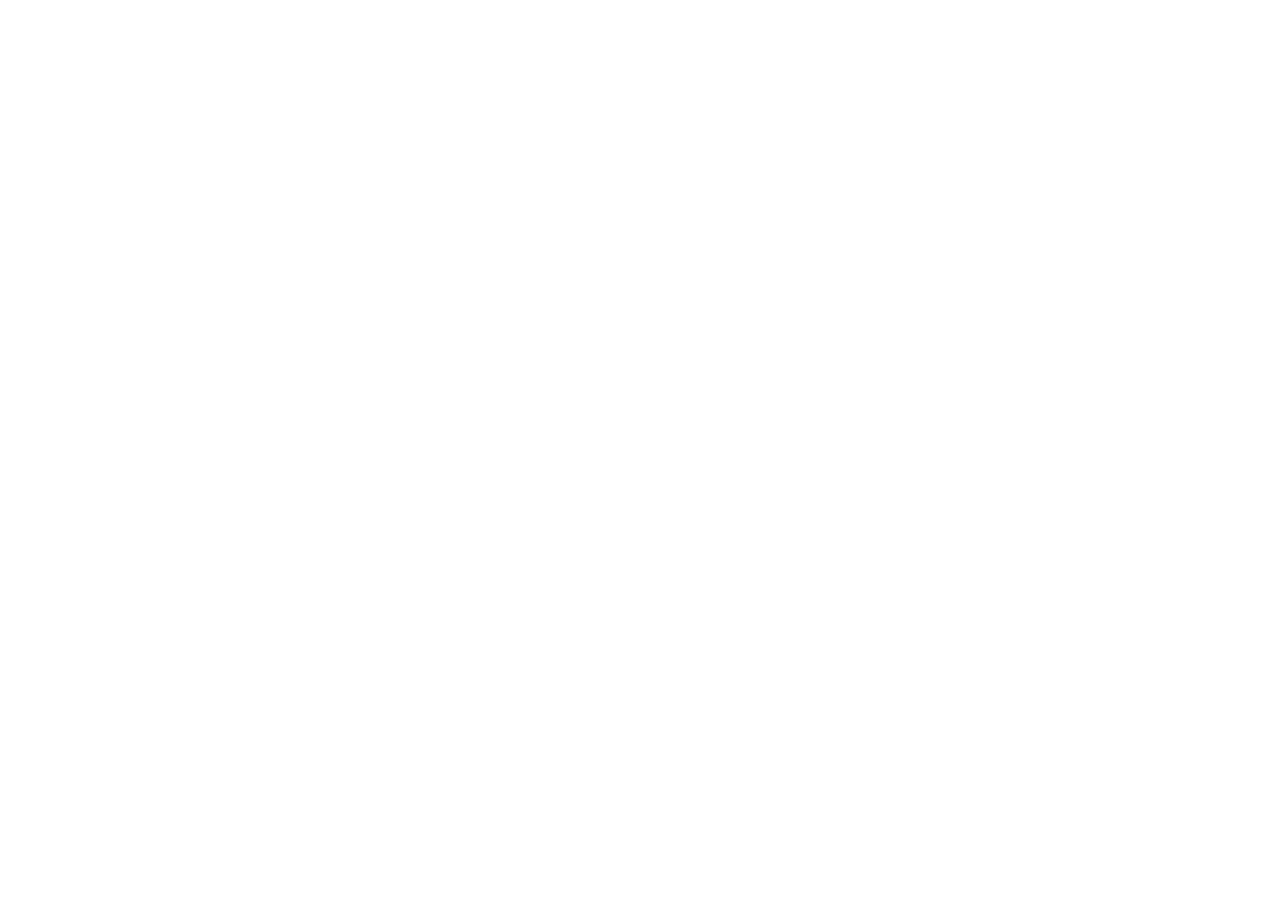
==== index.html @ 2c821ef3 "init project" ====
<!DOCTYPE html>
<html lang="zh-CN">

<head>
    <meta charset="UTF-8">
    <meta http-equiv="X-UA-Compatible" content="IE=edge">
    <meta name="viewport" content="width=device-width, initial-scale=1.0">
    <title>Document</title>
</head>

<body>

</body>

</html>
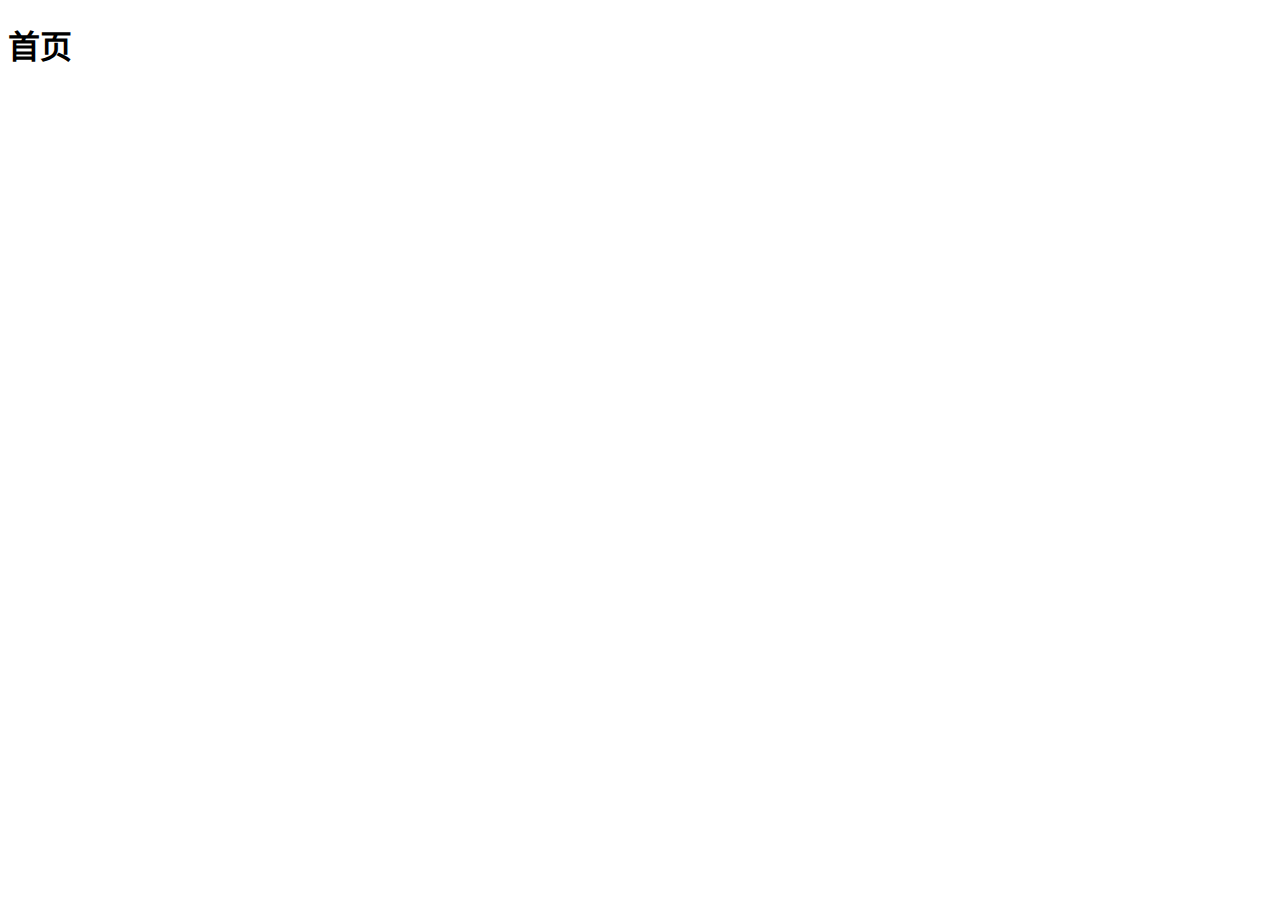
==== commit ead2b897: "完成注册功能" ====
--- a/index.html
+++ b/index.html
@@ -9,7 +9,7 @@
 </head>
 
 <body>
-
+    <h1>首页</h1>
 </body>
 
 </html>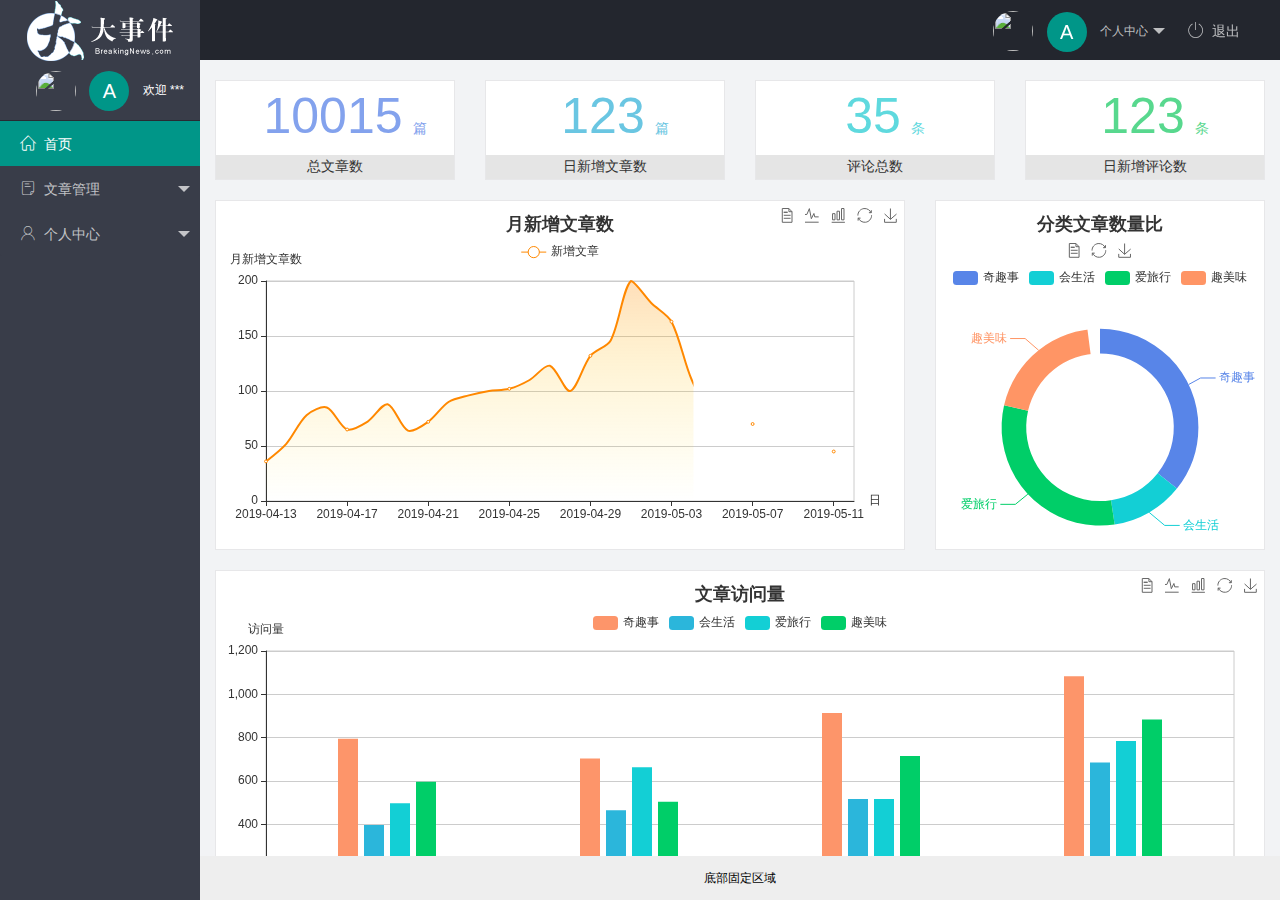
==== commit aa8b6e50: "完成了index页面" ====
--- a/index.html
+++ b/index.html
@@ -1,15 +1,88 @@
 <!DOCTYPE html>
-<html lang="zh-CN">
+<html lang="en">
 
 <head>
-    <meta charset="UTF-8">
-    <meta http-equiv="X-UA-Compatible" content="IE=edge">
-    <meta name="viewport" content="width=device-width, initial-scale=1.0">
+    <meta charset="UTF-8" />
+    <meta http-equiv="X-UA-Compatible" content="IE=edge" />
+    <meta name="viewport" content="width=device-width, initial-scale=1.0" />
     <title>Document</title>
+    <link rel="stylesheet" href="/assets/lib/layui/css/layui.css" />
+    <link rel="stylesheet" href="/assets/fonts/iconfont.css">
+    <link rel="stylesheet" href="./assets/css/index.css">
 </head>
 
 <body>
-    <h1>首页</h1>
+    <div class="layui-layout layui-layout-admin">
+        <div class="layui-header">
+            <div class="layui-logo layui-hide-xs layui-bg-black">
+                <img src="/assets/images/logo.png" alt="" />
+            </div>
+
+            <ul class="layui-nav layui-layout-right">
+                <li class="layui-nav-item layui-hide layui-show-md-inline-block">
+                    <!-- 右侧导航栏上面头像 -->
+                    <a href="javascript:;" class="userinfo">
+                        <img src="http://t.cn/RCzsdCq" class="layui-nav-img" />
+                        <span class="text-avatar">A</span>
+                        个人中心
+                    </a>
+                    <dl class="layui-nav-child">
+                        <dd><a href="">基本资料</a></dd>
+                        <dd><a href="">更换头像</a></dd>
+                        <dd><a href="">重置密码</a></dd>
+                    </dl>
+                </li>
+                <li class="layui-nav-item" lay-header-event="menuRight" lay-unselect id="loginOut">
+                    <a href="javascript:;"><span class="iconfont icon-tuichu"></span>退出</a>
+                </li>
+            </ul>
+        </div>
+
+        <div class="layui-side layui-bg-black">
+            <div class="layui-side-scroll">
+                <!-- 左侧导航区域（可配合layui已有的垂直导航） -->
+                <!-- 左侧侧边栏上面头像 -->
+                <div class="userinfo">
+                    <img src="http://t.cn/RCzsdCq" class="layui-nav-img" />
+                    <span class="text-avatar">A</span>
+                    <span id="welcome">欢迎 ***</span>
+                </div>
+                <ul class="layui-nav layui-nav-tree" lay-shrink="all">
+                    <li class="layui-nav-item layui-this"><a href="/home/dashboard.html" target="fm"><span
+                                class="iconfont icon-home"></span>首页</a></li>
+                    <li class="layui-nav-item">
+                        <a class="" href="javascript:;"><span class="iconfont icon-16"></span>文章管理</a>
+                        <dl class="layui-nav-child">
+                            <dd><a href="javascript:;"><i class="layui-icon layui-icon-app"></i>文章类别</a></dd>
+                            <dd><a href="javascript:;"><i class="layui-icon layui-icon-app"></i>文章列表</a></dd>
+                            <dd><a href="javascript:;"><i class="layui-icon layui-icon-app"></i>发布文章</a></dd>
+                        </dl>
+                    </li>
+                    <li class="layui-nav-item">
+                        <a href="javascript:;"><span class="iconfont icon-user"></span>个人中心</a>
+                        <dl class="layui-nav-child">
+                            <dd><a href="javascript:;"><i class="layui-icon layui-icon-app"></i>基本资料</a></dd>
+                            <dd><a href="javascript:;"><i class="layui-icon layui-icon-app"></i>更换头像</a></dd>
+                            <dd><a href="javascript:;"><i class="layui-icon layui-icon-app"></i>重置密码</a></dd>
+                        </dl>
+                    </li>
+                </ul>
+            </div>
+        </div>
+        <div class="layui-body">
+            <!-- 内容主体区域 -->
+            <iframe name="fm" src="/home/dashboard.html" frameborder="0"></iframe>
+        </div>
+
+        <div class="layui-footer">
+            <!-- 底部固定区域 -->
+            底部固定区域
+        </div>
+    </div>
+    <script src="/assets/lib/layui/layui.all.js"></script>
+    <script src="/assets/lib/jquery.js"></script>
+    <script src="/assets/js/baseAPI.js"></script>
+    <script src="/assets/js/index.js"></script>
 </body>
 
 </html>--- a/assets/lib/layui/css/layui.css
+++ b/assets/lib/layui/css/layui.css
@@ -0,0 +1,2 @@
+/** layui-v2.5.5 MIT License By https://www.layui.com */
+ .layui-inline,img{display:inline-block;vertical-align:middle}h1,h2,h3,h4,h5,h6{font-weight:400}.layui-edge,.layui-header,.layui-inline,.layui-main{position:relative}.layui-body,.layui-edge,.layui-elip{overflow:hidden}.layui-btn,.layui-edge,.layui-inline,img{vertical-align:middle}.layui-btn,.layui-disabled,.layui-icon,.layui-unselect{-moz-user-select:none;-webkit-user-select:none;-ms-user-select:none}.layui-elip,.layui-form-checkbox span,.layui-form-pane .layui-form-label{text-overflow:ellipsis;white-space:nowrap}.layui-breadcrumb,.layui-tree-btnGroup{visibility:hidden}blockquote,body,button,dd,div,dl,dt,form,h1,h2,h3,h4,h5,h6,input,li,ol,p,pre,td,textarea,th,ul{margin:0;padding:0;-webkit-tap-highlight-color:rgba(0,0,0,0)}a:active,a:hover{outline:0}img{border:none}li{list-style:none}table{border-collapse:collapse;border-spacing:0}h4,h5,h6{font-size:100%}button,input,optgroup,option,select,textarea{font-family:inherit;font-size:inherit;font-style:inherit;font-weight:inherit;outline:0}pre{white-space:pre-wrap;white-space:-moz-pre-wrap;white-space:-pre-wrap;white-space:-o-pre-wrap;word-wrap:break-word}body{line-height:24px;font:14px Helvetica Neue,Helvetica,PingFang SC,Tahoma,Arial,sans-serif}hr{height:1px;margin:10px 0;border:0;clear:both}a{color:#333;text-decoration:none}a:hover{color:#777}a cite{font-style:normal;*cursor:pointer}.layui-border-box,.layui-border-box *{box-sizing:border-box}.layui-box,.layui-box *{box-sizing:content-box}.layui-clear{clear:both;*zoom:1}.layui-clear:after{content:'\20';clear:both;*zoom:1;display:block;height:0}.layui-inline{*display:inline;*zoom:1}.layui-edge{display:inline-block;width:0;height:0;border-width:6px;border-style:dashed;border-color:transparent}.layui-edge-top{top:-4px;border-bottom-color:#999;border-bottom-style:solid}.layui-edge-right{border-left-color:#999;border-left-style:solid}.layui-edge-bottom{top:2px;border-top-color:#999;border-top-style:solid}.layui-edge-left{border-right-color:#999;border-right-style:solid}.layui-disabled,.layui-disabled:hover{color:#d2d2d2!important;cursor:not-allowed!important}.layui-circle{border-radius:100%}.layui-show{display:block!important}.layui-hide{display:none!important}@font-face{font-family:layui-icon;src:url(../font/iconfont.eot?v=250);src:url(../font/iconfont.eot?v=250#iefix) format('embedded-opentype'),url(../font/iconfont.woff2?v=250) format('woff2'),url(../font/iconfont.woff?v=250) format('woff'),url(../font/iconfont.ttf?v=250) format('truetype'),url(../font/iconfont.svg?v=250#layui-icon) format('svg')}.layui-icon{font-family:layui-icon!important;font-size:16px;font-style:normal;-webkit-font-smoothing:antialiased;-moz-osx-font-smoothing:grayscale}.layui-icon-reply-fill:before{content:"\e611"}.layui-icon-set-fill:before{content:"\e614"}.layui-icon-menu-fill:before{content:"\e60f"}.layui-icon-search:before{content:"\e615"}.layui-icon-share:before{content:"\e641"}.layui-icon-set-sm:before{content:"\e620"}.layui-icon-engine:before{content:"\e628"}.layui-icon-close:before{content:"\1006"}.layui-icon-close-fill:before{content:"\1007"}.layui-icon-chart-screen:before{content:"\e629"}.layui-icon-star:before{content:"\e600"}.layui-icon-circle-dot:before{content:"\e617"}.layui-icon-chat:before{content:"\e606"}.layui-icon-release:before{content:"\e609"}.layui-icon-list:before{content:"\e60a"}.layui-icon-chart:before{content:"\e62c"}.layui-icon-ok-circle:before{content:"\1005"}.layui-icon-layim-theme:before{content:"\e61b"}.layui-icon-table:before{content:"\e62d"}.layui-icon-right:before{content:"\e602"}.layui-icon-left:before{content:"\e603"}.layui-icon-cart-simple:before{content:"\e698"}.layui-icon-face-cry:before{content:"\e69c"}.layui-icon-face-smile:before{content:"\e6af"}.layui-icon-survey:before{content:"\e6b2"}.layui-icon-tree:before{content:"\e62e"}.layui-icon-upload-circle:before{content:"\e62f"}.layui-icon-add-circle:before{content:"\e61f"}.layui-icon-download-circle:before{content:"\e601"}.layui-icon-templeate-1:before{content:"\e630"}.layui-icon-util:before{content:"\e631"}.layui-icon-face-surprised:before{content:"\e664"}.layui-icon-edit:before{content:"\e642"}.layui-icon-speaker:before{content:"\e645"}.layui-icon-down:before{content:"\e61a"}.layui-icon-file:before{content:"\e621"}.layui-icon-layouts:before{content:"\e632"}.layui-icon-rate-half:before{content:"\e6c9"}.layui-icon-add-circle-fine:before{content:"\e608"}.layui-icon-prev-circle:before{content:"\e633"}.layui-icon-read:before{content:"\e705"}.layui-icon-404:before{content:"\e61c"}.layui-icon-carousel:before{content:"\e634"}.layui-icon-help:before{content:"\e607"}.layui-icon-code-circle:before{content:"\e635"}.layui-icon-water:before{content:"\e636"}.layui-icon-username:before{content:"\e66f"}.layui-icon-find-fill:before{content:"\e670"}.layui-icon-about:before{content:"\e60b"}.layui-icon-location:before{content:"\e715"}.layui-icon-up:before{content:"\e619"}.layui-icon-pause:before{content:"\e651"}.layui-icon-date:before{content:"\e637"}.layui-icon-layim-uploadfile:before{content:"\e61d"}.layui-icon-delete:before{content:"\e640"}.layui-icon-play:before{content:"\e652"}.layui-icon-top:before{content:"\e604"}.layui-icon-friends:before{content:"\e612"}.layui-icon-refresh-3:before{content:"\e9aa"}.layui-icon-ok:before{content:"\e605"}.layui-icon-layer:before{content:"\e638"}.layui-icon-face-smile-fine:before{content:"\e60c"}.layui-icon-dollar:before{content:"\e659"}.layui-icon-group:before{content:"\e613"}.layui-icon-layim-download:before{content:"\e61e"}.layui-icon-picture-fine:before{content:"\e60d"}.layui-icon-link:before{content:"\e64c"}.layui-icon-diamond:before{content:"\e735"}.layui-icon-log:before{content:"\e60e"}.layui-icon-rate-solid:before{content:"\e67a"}.layui-icon-fonts-del:before{content:"\e64f"}.layui-icon-unlink:before{content:"\e64d"}.layui-icon-fonts-clear:before{content:"\e639"}.layui-icon-triangle-r:before{content:"\e623"}.layui-icon-circle:before{content:"\e63f"}.layui-icon-radio:before{content:"\e643"}.layui-icon-align-center:before{content:"\e647"}.layui-icon-align-right:before{content:"\e648"}.layui-icon-align-left:before{content:"\e649"}.layui-icon-loading-1:before{content:"\e63e"}.layui-icon-return:before{content:"\e65c"}.layui-icon-fonts-strong:before{content:"\e62b"}.layui-icon-upload:before{content:"\e67c"}.layui-icon-dialogue:before{content:"\e63a"}.layui-icon-video:before{content:"\e6ed"}.layui-icon-headset:before{content:"\e6fc"}.layui-icon-cellphone-fine:before{content:"\e63b"}.layui-icon-add-1:before{content:"\e654"}.layui-icon-face-smile-b:before{content:"\e650"}.layui-icon-fonts-html:before{content:"\e64b"}.layui-icon-form:before{content:"\e63c"}.layui-icon-cart:before{content:"\e657"}.layui-icon-camera-fill:before{content:"\e65d"}.layui-icon-tabs:before{content:"\e62a"}.layui-icon-fonts-code:before{content:"\e64e"}.layui-icon-fire:before{content:"\e756"}.layui-icon-set:before{content:"\e716"}.layui-icon-fonts-u:before{content:"\e646"}.layui-icon-triangle-d:before{content:"\e625"}.layui-icon-tips:before{content:"\e702"}.layui-icon-picture:before{content:"\e64a"}.layui-icon-more-vertical:before{content:"\e671"}.layui-icon-flag:before{content:"\e66c"}.layui-icon-loading:before{content:"\e63d"}.layui-icon-fonts-i:before{content:"\e644"}.layui-icon-refresh-1:before{content:"\e666"}.layui-icon-rmb:before{content:"\e65e"}.layui-icon-home:before{content:"\e68e"}.layui-icon-user:before{content:"\e770"}.layui-icon-notice:before{content:"\e667"}.layui-icon-login-weibo:before{content:"\e675"}.layui-icon-voice:before{content:"\e688"}.layui-icon-upload-drag:before{content:"\e681"}.layui-icon-login-qq:before{content:"\e676"}.layui-icon-snowflake:before{content:"\e6b1"}.layui-icon-file-b:before{content:"\e655"}.layui-icon-template:before{content:"\e663"}.layui-icon-auz:before{content:"\e672"}.layui-icon-console:before{content:"\e665"}.layui-icon-app:before{content:"\e653"}.layui-icon-prev:before{content:"\e65a"}.layui-icon-website:before{content:"\e7ae"}.layui-icon-next:before{content:"\e65b"}.layui-icon-component:before{content:"\e857"}.layui-icon-more:before{content:"\e65f"}.layui-icon-login-wechat:before{content:"\e677"}.layui-icon-shrink-right:before{content:"\e668"}.layui-icon-spread-left:before{content:"\e66b"}.layui-icon-camera:before{content:"\e660"}.layui-icon-note:before{content:"\e66e"}.layui-icon-refresh:before{content:"\e669"}.layui-icon-female:before{content:"\e661"}.layui-icon-male:before{content:"\e662"}.layui-icon-password:before{content:"\e673"}.layui-icon-senior:before{content:"\e674"}.layui-icon-theme:before{content:"\e66a"}.layui-icon-tread:before{content:"\e6c5"}.layui-icon-praise:before{content:"\e6c6"}.layui-icon-star-fill:before{content:"\e658"}.layui-icon-rate:before{content:"\e67b"}.layui-icon-template-1:before{content:"\e656"}.layui-icon-vercode:before{content:"\e679"}.layui-icon-cellphone:before{content:"\e678"}.layui-icon-screen-full:before{content:"\e622"}.layui-icon-screen-restore:before{content:"\e758"}.layui-icon-cols:before{content:"\e610"}.layui-icon-export:before{content:"\e67d"}.layui-icon-print:before{content:"\e66d"}.layui-icon-slider:before{content:"\e714"}.layui-icon-addition:before{content:"\e624"}.layui-icon-subtraction:before{content:"\e67e"}.layui-icon-service:before{content:"\e626"}.layui-icon-transfer:before{content:"\e691"}.layui-main{width:1140px;margin:0 auto}.layui-header{z-index:1000;height:60px}.layui-header a:hover{transition:all .5s;-webkit-transition:all .5s}.layui-side{position:fixed;left:0;top:0;bottom:0;z-index:999;width:200px;overflow-x:hidden}.layui-side-scroll{position:relative;width:220px;height:100%;overflow-x:hidden}.layui-body{position:absolute;left:200px;right:0;top:0;bottom:0;z-index:998;width:auto;overflow-y:auto;box-sizing:border-box}.layui-layout-body{overflow:hidden}.layui-layout-admin .layui-header{background-color:#23262E}.layui-layout-admin .layui-side{top:60px;width:200px;overflow-x:hidden}.layui-layout-admin .layui-body{position:fixed;top:60px;bottom:44px}.layui-layout-admin .layui-main{width:auto;margin:0 15px}.layui-layout-admin .layui-footer{position:fixed;left:200px;right:0;bottom:0;height:44px;line-height:44px;padding:0 15px;background-color:#eee}.layui-layout-admin .layui-logo{position:absolute;left:0;top:0;width:200px;height:100%;line-height:60px;text-align:center;color:#009688;font-size:16px}.layui-layout-admin .layui-header .layui-nav{background:0 0}.layui-layout-left{position:absolute!important;left:200px;top:0}.layui-layout-right{position:absolute!important;right:0;top:0}.layui-container{position:relative;margin:0 auto;padding:0 15px;box-sizing:border-box}.layui-fluid{position:relative;margin:0 auto;padding:0 15px}.layui-row:after,.layui-row:before{content:'';display:block;clear:both}.layui-col-lg1,.layui-col-lg10,.layui-col-lg11,.layui-col-lg12,.layui-col-lg2,.layui-col-lg3,.layui-col-lg4,.layui-col-lg5,.layui-col-lg6,.layui-col-lg7,.layui-col-lg8,.layui-col-lg9,.layui-col-md1,.layui-col-md10,.layui-col-md11,.layui-col-md12,.layui-col-md2,.layui-col-md3,.layui-col-md4,.layui-col-md5,.layui-col-md6,.layui-col-md7,.layui-col-md8,.layui-col-md9,.layui-col-sm1,.layui-col-sm10,.layui-col-sm11,.layui-col-sm12,.layui-col-sm2,.layui-col-sm3,.layui-col-sm4,.layui-col-sm5,.layui-col-sm6,.layui-col-sm7,.layui-col-sm8,.layui-col-sm9,.layui-col-xs1,.layui-col-xs10,.layui-col-xs11,.layui-col-xs12,.layui-col-xs2,.layui-col-xs3,.layui-col-xs4,.layui-col-xs5,.layui-col-xs6,.layui-col-xs7,.layui-col-xs8,.layui-col-xs9{position:relative;display:block;box-sizing:border-box}.layui-col-xs1,.layui-col-xs10,.layui-col-xs11,.layui-col-xs12,.layui-col-xs2,.layui-col-xs3,.layui-col-xs4,.layui-col-xs5,.layui-col-xs6,.layui-col-xs7,.layui-col-xs8,.layui-col-xs9{float:left}.layui-col-xs1{width:8.33333333%}.layui-col-xs2{width:16.66666667%}.layui-col-xs3{width:25%}.layui-col-xs4{width:33.33333333%}.layui-col-xs5{width:41.66666667%}.layui-col-xs6{width:50%}.layui-col-xs7{width:58.33333333%}.layui-col-xs8{width:66.66666667%}.layui-col-xs9{width:75%}.layui-col-xs10{width:83.33333333%}.layui-col-xs11{width:91.66666667%}.layui-col-xs12{width:100%}.layui-col-xs-offset1{margin-left:8.33333333%}.layui-col-xs-offset2{margin-left:16.66666667%}.layui-col-xs-offset3{margin-left:25%}.layui-col-xs-offset4{margin-left:33.33333333%}.layui-col-xs-offset5{margin-left:41.66666667%}.layui-col-xs-offset6{margin-left:50%}.layui-col-xs-offset7{margin-left:58.33333333%}.layui-col-xs-offset8{margin-left:66.66666667%}.layui-col-xs-offset9{margin-left:75%}.layui-col-xs-offset10{margin-left:83.33333333%}.layui-col-xs-offset11{margin-left:91.66666667%}.layui-col-xs-offset12{margin-left:100%}@media screen and (max-width:768px){.layui-hide-xs{display:none!important}.layui-show-xs-block{display:block!important}.layui-show-xs-inline{display:inline!important}.layui-show-xs-inline-block{display:inline-block!important}}@media screen and (min-width:768px){.layui-container{width:750px}.layui-hide-sm{display:none!important}.layui-show-sm-block{display:block!important}.layui-show-sm-inline{display:inline!important}.layui-show-sm-inline-block{display:inline-block!important}.layui-col-sm1,.layui-col-sm10,.layui-col-sm11,.layui-col-sm12,.layui-col-sm2,.layui-col-sm3,.layui-col-sm4,.layui-col-sm5,.layui-col-sm6,.layui-col-sm7,.layui-col-sm8,.layui-col-sm9{float:left}.layui-col-sm1{width:8.33333333%}.layui-col-sm2{width:16.66666667%}.layui-col-sm3{width:25%}.layui-col-sm4{width:33.33333333%}.layui-col-sm5{width:41.66666667%}.layui-col-sm6{width:50%}.layui-col-sm7{width:58.33333333%}.layui-col-sm8{width:66.66666667%}.layui-col-sm9{width:75%}.layui-col-sm10{width:83.33333333%}.layui-col-sm11{width:91.66666667%}.layui-col-sm12{width:100%}.layui-col-sm-offset1{margin-left:8.33333333%}.layui-col-sm-offset2{margin-left:16.66666667%}.layui-col-sm-offset3{margin-left:25%}.layui-col-sm-offset4{margin-left:33.33333333%}.layui-col-sm-offset5{margin-left:41.66666667%}.layui-col-sm-offset6{margin-left:50%}.layui-col-sm-offset7{margin-left:58.33333333%}.layui-col-sm-offset8{margin-left:66.66666667%}.layui-col-sm-offset9{margin-left:75%}.layui-col-sm-offset10{margin-left:83.33333333%}.layui-col-sm-offset11{margin-left:91.66666667%}.layui-col-sm-offset12{margin-left:100%}}@media screen and (min-width:992px){.layui-container{width:970px}.layui-hide-md{display:none!important}.layui-show-md-block{display:block!important}.layui-show-md-inline{display:inline!important}.layui-show-md-inline-block{display:inline-block!important}.layui-col-md1,.layui-col-md10,.layui-col-md11,.layui-col-md12,.layui-col-md2,.layui-col-md3,.layui-col-md4,.layui-col-md5,.layui-col-md6,.layui-col-md7,.layui-col-md8,.layui-col-md9{float:left}.layui-col-md1{width:8.33333333%}.layui-col-md2{width:16.66666667%}.layui-col-md3{width:25%}.layui-col-md4{width:33.33333333%}.layui-col-md5{width:41.66666667%}.layui-col-md6{width:50%}.layui-col-md7{width:58.33333333%}.layui-col-md8{width:66.66666667%}.layui-col-md9{width:75%}.layui-col-md10{width:83.33333333%}.layui-col-md11{width:91.66666667%}.layui-col-md12{width:100%}.layui-col-md-offset1{margin-left:8.33333333%}.layui-col-md-offset2{margin-left:16.66666667%}.layui-col-md-offset3{margin-left:25%}.layui-col-md-offset4{margin-left:33.33333333%}.layui-col-md-offset5{margin-left:41.66666667%}.layui-col-md-offset6{margin-left:50%}.layui-col-md-offset7{margin-left:58.33333333%}.layui-col-md-offset8{margin-left:66.66666667%}.layui-col-md-offset9{margin-left:75%}.layui-col-md-offset10{margin-left:83.33333333%}.layui-col-md-offset11{margin-left:91.66666667%}.layui-col-md-offset12{margin-left:100%}}@media screen and (min-width:1200px){.layui-container{width:1170px}.layui-hide-lg{display:none!important}.layui-show-lg-block{display:block!important}.layui-show-lg-inline{display:inline!important}.layui-show-lg-inline-block{display:inline-block!important}.layui-col-lg1,.layui-col-lg10,.layui-col-lg11,.layui-col-lg12,.layui-col-lg2,.layui-col-lg3,.layui-col-lg4,.layui-col-lg5,.layui-col-lg6,.layui-col-lg7,.layui-col-lg8,.layui-col-lg9{float:left}.layui-col-lg1{width:8.33333333%}.layui-col-lg2{width:16.66666667%}.layui-col-lg3{width:25%}.layui-col-lg4{width:33.33333333%}.layui-col-lg5{width:41.66666667%}.layui-col-lg6{width:50%}.layui-col-lg7{width:58.33333333%}.layui-col-lg8{width:66.66666667%}.layui-col-lg9{width:75%}.layui-col-lg10{width:83.33333333%}.layui-col-lg11{width:91.66666667%}.layui-col-lg12{width:100%}.layui-col-lg-offset1{margin-left:8.33333333%}.layui-col-lg-offset2{margin-left:16.66666667%}.layui-col-lg-offset3{margin-left:25%}.layui-col-lg-offset4{margin-left:33.33333333%}.layui-col-lg-offset5{margin-left:41.66666667%}.layui-col-lg-offset6{margin-left:50%}.layui-col-lg-offset7{margin-left:58.33333333%}.layui-col-lg-offset8{margin-left:66.66666667%}.layui-col-lg-offset9{margin-left:75%}.layui-col-lg-offset10{margin-left:83.33333333%}.layui-col-lg-offset11{margin-left:91.66666667%}.layui-col-lg-offset12{margin-left:100%}}.layui-col-space1{margin:-.5px}.layui-col-space1>*{padding:.5px}.layui-col-space3{margin:-1.5px}.layui-col-space3>*{padding:1.5px}.layui-col-space5{margin:-2.5px}.layui-col-space5>*{padding:2.5px}.layui-col-space8{margin:-3.5px}.layui-col-space8>*{padding:3.5px}.layui-col-space10{margin:-5px}.layui-col-space10>*{padding:5px}.layui-col-space12{margin:-6px}.layui-col-space12>*{padding:6px}.layui-col-space15{margin:-7.5px}.layui-col-space15>*{padding:7.5px}.layui-col-space18{margin:-9px}.layui-col-space18>*{padding:9px}.layui-col-space20{margin:-10px}.layui-col-space20>*{padding:10px}.layui-col-space22{margin:-11px}.layui-col-space22>*{padding:11px}.layui-col-space25{margin:-12.5px}.layui-col-space25>*{padding:12.5px}.layui-col-space30{margin:-15px}.layui-col-space30>*{padding:15px}.layui-btn,.layui-input,.layui-select,.layui-textarea,.layui-upload-button{outline:0;-webkit-appearance:none;transition:all .3s;-webkit-transition:all .3s;box-sizing:border-box}.layui-elem-quote{margin-bottom:10px;padding:15px;line-height:22px;border-left:5px solid #009688;border-radius:0 2px 2px 0;background-color:#f2f2f2}.layui-quote-nm{border-style:solid;border-width:1px 1px 1px 5px;background:0 0}.layui-elem-field{margin-bottom:10px;padding:0;border-width:1px;border-style:solid}.layui-elem-field legend{margin-left:20px;padding:0 10px;font-size:20px;font-weight:300}.layui-field-title{margin:10px 0 20px;border-width:1px 0 0}.layui-field-box{padding:10px 15px}.layui-field-title .layui-field-box{padding:10px 0}.layui-progress{position:relative;height:6px;border-radius:20px;background-color:#e2e2e2}.layui-progress-bar{position:absolute;left:0;top:0;width:0;max-width:100%;height:6px;border-radius:20px;text-align:right;background-color:#5FB878;transition:all .3s;-webkit-transition:all .3s}.layui-progress-big,.layui-progress-big .layui-progress-bar{height:18px;line-height:18px}.layui-progress-text{position:relative;top:-20px;line-height:18px;font-size:12px;color:#666}.layui-progress-big .layui-progress-text{position:static;padding:0 10px;color:#fff}.layui-collapse{border-width:1px;border-style:solid;border-radius:2px}.layui-colla-content,.layui-colla-item{border-top-width:1px;border-top-style:solid}.layui-colla-item:first-child{border-top:none}.layui-colla-title{position:relative;height:42px;line-height:42px;padding:0 15px 0 35px;color:#333;background-color:#f2f2f2;cursor:pointer;font-size:14px;overflow:hidden}.layui-colla-content{display:none;padding:10px 15px;line-height:22px;color:#666}.layui-colla-icon{position:absolute;left:15px;top:0;font-size:14px}.layui-card{margin-bottom:15px;border-radius:2px;background-color:#fff;box-shadow:0 1px 2px 0 rgba(0,0,0,.05)}.layui-card:last-child{margin-bottom:0}.layui-card-header{position:relative;height:42px;line-height:42px;padding:0 15px;border-bottom:1px solid #f6f6f6;color:#333;border-radius:2px 2px 0 0;font-size:14px}.layui-bg-black,.layui-bg-blue,.layui-bg-cyan,.layui-bg-green,.layui-bg-orange,.layui-bg-red{color:#fff!important}.layui-card-body{position:relative;padding:10px 15px;line-height:24px}.layui-card-body[pad15]{padding:15px}.layui-card-body[pad20]{padding:20px}.layui-card-body .layui-table{margin:5px 0}.layui-card .layui-tab{margin:0}.layui-panel-window{position:relative;padding:15px;border-radius:0;border-top:5px solid #E6E6E6;background-color:#fff}.layui-auxiliar-moving{position:fixed;left:0;right:0;top:0;bottom:0;width:100%;height:100%;background:0 0;z-index:9999999999}.layui-form-label,.layui-form-mid,.layui-form-select,.layui-input-block,.layui-input-inline,.layui-textarea{position:relative}.layui-bg-red{background-color:#FF5722!important}.layui-bg-orange{background-color:#FFB800!important}.layui-bg-green{background-color:#009688!important}.layui-bg-cyan{background-color:#2F4056!important}.layui-bg-blue{background-color:#1E9FFF!important}.layui-bg-black{background-color:#393D49!important}.layui-bg-gray{background-color:#eee!important;color:#666!important}.layui-badge-rim,.layui-colla-content,.layui-colla-item,.layui-collapse,.layui-elem-field,.layui-form-pane .layui-form-item[pane],.layui-form-pane .layui-form-label,.layui-input,.layui-layedit,.layui-layedit-tool,.layui-quote-nm,.layui-select,.layui-tab-bar,.layui-tab-card,.layui-tab-title,.layui-tab-title .layui-this:after,.layui-textarea{border-color:#e6e6e6}.layui-timeline-item:before,hr{background-color:#e6e6e6}.layui-text{line-height:22px;font-size:14px;color:#666}.layui-text h1,.layui-text h2,.layui-text h3{font-weight:500;color:#333}.layui-text h1{font-size:30px}.layui-text h2{font-size:24px}.layui-text h3{font-size:18px}.layui-text a:not(.layui-btn){color:#01AAED}.layui-text a:not(.layui-btn):hover{text-decoration:underline}.layui-text ul{padding:5px 0 5px 15px}.layui-text ul li{margin-top:5px;list-style-type:disc}.layui-text em,.layui-word-aux{color:#999!important;padding:0 5px!important}.layui-btn{display:inline-block;height:38px;line-height:38px;padding:0 18px;background-color:#009688;color:#fff;white-space:nowrap;text-align:center;font-size:14px;border:none;border-radius:2px;cursor:pointer}.layui-btn:hover{opacity:.8;filter:alpha(opacity=80);color:#fff}.layui-btn:active{opacity:1;filter:alpha(opacity=100)}.layui-btn+.layui-btn{margin-left:10px}.layui-btn-container{font-size:0}.layui-btn-container .layui-btn{margin-right:10px;margin-bottom:10px}.layui-btn-container .layui-btn+.layui-btn{margin-left:0}.layui-table .layui-btn-container .layui-btn{margin-bottom:9px}.layui-btn-radius{border-radius:100px}.layui-btn .layui-icon{margin-right:3px;font-size:18px;vertical-align:bottom;vertical-align:middle\9}.layui-btn-primary{border:1px solid #C9C9C9;background-color:#fff;color:#555}.layui-btn-primary:hover{border-color:#009688;color:#333}.layui-btn-normal{background-color:#1E9FFF}.layui-btn-warm{background-color:#FFB800}.layui-btn-danger{background-color:#FF5722}.layui-btn-checked{background-color:#5FB878}.layui-btn-disabled,.layui-btn-disabled:active,.layui-btn-disabled:hover{border:1px solid #e6e6e6;background-color:#FBFBFB;color:#C9C9C9;cursor:not-allowed;opacity:1}.layui-btn-lg{height:44px;line-height:44px;padding:0 25px;font-size:16px}.layui-btn-sm{height:30px;line-height:30px;padding:0 10px;font-size:12px}.layui-btn-sm i{font-size:16px!important}.layui-btn-xs{height:22px;line-height:22px;padding:0 5px;font-size:12px}.layui-btn-xs i{font-size:14px!important}.layui-btn-group{display:inline-block;vertical-align:middle;font-size:0}.layui-btn-group .layui-btn{margin-left:0!important;margin-right:0!important;border-left:1px solid rgba(255,255,255,.5);border-radius:0}.layui-btn-group .layui-btn-primary{border-left:none}.layui-btn-group .layui-btn-primary:hover{border-color:#C9C9C9;color:#009688}.layui-btn-group .layui-btn:first-child{border-left:none;border-radius:2px 0 0 2px}.layui-btn-group .layui-btn-primary:first-child{border-left:1px solid #c9c9c9}.layui-btn-group .layui-btn:last-child{border-radius:0 2px 2px 0}.layui-btn-group .layui-btn+.layui-btn{margin-left:0}.layui-btn-group+.layui-btn-group{margin-left:10px}.layui-btn-fluid{width:100%}.layui-input,.layui-select,.layui-textarea{height:38px;line-height:1.3;line-height:38px\9;border-width:1px;border-style:solid;background-color:#fff;border-radius:2px}.layui-input::-webkit-input-placeholder,.layui-select::-webkit-input-placeholder,.layui-textarea::-webkit-input-placeholder{line-height:1.3}.layui-input,.layui-textarea{display:block;width:100%;padding-left:10px}.layui-input:hover,.layui-textarea:hover{border-color:#D2D2D2!important}.layui-input:focus,.layui-textarea:focus{border-color:#C9C9C9!important}.layui-textarea{min-height:100px;height:auto;line-height:20px;padding:6px 10px;resize:vertical}.layui-select{padding:0 10px}.layui-form input[type=checkbox],.layui-form input[type=radio],.layui-form select{display:none}.layui-form [lay-ignore]{display:initial}.layui-form-item{margin-bottom:15px;clear:both;*zoom:1}.layui-form-item:after{content:'\20';clear:both;*zoom:1;display:block;height:0}.layui-form-label{float:left;display:block;padding:9px 15px;width:80px;font-weight:400;line-height:20px;text-align:right}.layui-form-label-col{display:block;float:none;padding:9px 0;line-height:20px;text-align:left}.layui-form-item .layui-inline{margin-bottom:5px;margin-right:10px}.layui-input-block{margin-left:110px;min-height:36px}.layui-input-inline{display:inline-block;vertical-align:middle}.layui-form-item .layui-input-inline{float:left;width:190px;margin-right:10px}.layui-form-text .layui-input-inline{width:auto}.layui-form-mid{float:left;display:block;padding:9px 0!important;line-height:20px;margin-right:10px}.layui-form-danger+.layui-form-select .layui-input,.layui-form-danger:focus{border-color:#FF5722!important}.layui-form-select .layui-input{padding-right:30px;cursor:pointer}.layui-form-select .layui-edge{position:absolute;right:10px;top:50%;margin-top:-3px;cursor:pointer;border-width:6px;border-top-color:#c2c2c2;border-top-style:solid;transition:all .3s;-webkit-transition:all .3s}.layui-form-select dl{display:none;position:absolute;left:0;top:42px;padding:5px 0;z-index:899;min-width:100%;border:1px solid #d2d2d2;max-height:300px;overflow-y:auto;background-color:#fff;border-radius:2px;box-shadow:0 2px 4px rgba(0,0,0,.12);box-sizing:border-box}.layui-form-select dl dd,.layui-form-select dl dt{padding:0 10px;line-height:36px;white-space:nowrap;overflow:hidden;text-overflow:ellipsis}.layui-form-select dl dt{font-size:12px;color:#999}.layui-form-select dl dd{cursor:pointer}.layui-form-select dl dd:hover{background-color:#f2f2f2;-webkit-transition:.5s all;transition:.5s all}.layui-form-select .layui-select-group dd{padding-left:20px}.layui-form-select dl dd.layui-select-tips{padding-left:10px!important;color:#999}.layui-form-select dl dd.layui-this{background-color:#5FB878;color:#fff}.layui-form-checkbox,.layui-form-select dl dd.layui-disabled{background-color:#fff}.layui-form-selected dl{display:block}.layui-form-checkbox,.layui-form-checkbox *,.layui-form-switch{display:inline-block;vertical-align:middle}.layui-form-selected .layui-edge{margin-top:-9px;-webkit-transform:rotate(180deg);transform:rotate(180deg);margin-top:-3px\9}:root .layui-form-selected .layui-edge{margin-top:-9px\0/IE9}.layui-form-selectup dl{top:auto;bottom:42px}.layui-select-none{margin:5px 0;text-align:center;color:#999}.layui-select-disabled .layui-disabled{border-color:#eee!important}.layui-select-disabled .layui-edge{border-top-color:#d2d2d2}.layui-form-checkbox{position:relative;height:30px;line-height:30px;margin-right:10px;padding-right:30px;cursor:pointer;font-size:0;-webkit-transition:.1s linear;transition:.1s linear;box-sizing:border-box}.layui-form-checkbox span{padding:0 10px;height:100%;font-size:14px;border-radius:2px 0 0 2px;background-color:#d2d2d2;color:#fff;overflow:hidden}.layui-form-checkbox:hover span{background-color:#c2c2c2}.layui-form-checkbox i{position:absolute;right:0;top:0;width:30px;height:28px;border:1px solid #d2d2d2;border-left:none;border-radius:0 2px 2px 0;color:#fff;font-size:20px;text-align:center}.layui-form-checkbox:hover i{border-color:#c2c2c2;color:#c2c2c2}.layui-form-checked,.layui-form-checked:hover{border-color:#5FB878}.layui-form-checked span,.layui-form-checked:hover span{background-color:#5FB878}.layui-form-checked i,.layui-form-checked:hover i{color:#5FB878}.layui-form-item .layui-form-checkbox{margin-top:4px}.layui-form-checkbox[lay-skin=primary]{height:auto!important;line-height:normal!important;min-width:18px;min-height:18px;border:none!important;margin-right:0;padding-left:28px;padding-right:0;background:0 0}.layui-form-checkbox[lay-skin=primary] span{padding-left:0;padding-right:15px;line-height:18px;background:0 0;color:#666}.layui-form-checkbox[lay-skin=primary] i{right:auto;left:0;width:16px;height:16px;line-height:16px;border:1px solid #d2d2d2;font-size:12px;border-radius:2px;background-color:#fff;-webkit-transition:.1s linear;transition:.1s linear}.layui-form-checkbox[lay-skin=primary]:hover i{border-color:#5FB878;color:#fff}.layui-form-checked[lay-skin=primary] i{border-color:#5FB878!important;background-color:#5FB878;color:#fff}.layui-checkbox-disbaled[lay-skin=primary] span{background:0 0!important;color:#c2c2c2}.layui-checkbox-disbaled[lay-skin=primary]:hover i{border-color:#d2d2d2}.layui-form-item .layui-form-checkbox[lay-skin=primary]{margin-top:10px}.layui-form-switch{position:relative;height:22px;line-height:22px;min-width:35px;padding:0 5px;margin-top:8px;border:1px solid #d2d2d2;border-radius:20px;cursor:pointer;background-color:#fff;-webkit-transition:.1s linear;transition:.1s linear}.layui-form-switch i{position:absolute;left:5px;top:3px;width:16px;height:16px;border-radius:20px;background-color:#d2d2d2;-webkit-transition:.1s linear;transition:.1s linear}.layui-form-switch em{position:relative;top:0;width:25px;margin-left:21px;padding:0!important;text-align:center!important;color:#999!important;font-style:normal!important;font-size:12px}.layui-form-onswitch{border-color:#5FB878;background-color:#5FB878}.layui-checkbox-disbaled,.layui-checkbox-disbaled i{border-color:#e2e2e2!important}.layui-form-onswitch i{left:100%;margin-left:-21px;background-color:#fff}.layui-form-onswitch em{margin-left:5px;margin-right:21px;color:#fff!important}.layui-checkbox-disbaled span{background-color:#e2e2e2!important}.layui-checkbox-disbaled:hover i{color:#fff!important}[lay-radio]{display:none}.layui-form-radio,.layui-form-radio *{display:inline-block;vertical-align:middle}.layui-form-radio{line-height:28px;margin:6px 10px 0 0;padding-right:10px;cursor:pointer;font-size:0}.layui-form-radio *{font-size:14px}.layui-form-radio>i{margin-right:8px;font-size:22px;color:#c2c2c2}.layui-form-radio>i:hover,.layui-form-radioed>i{color:#5FB878}.layui-radio-disbaled>i{color:#e2e2e2!important}.layui-form-pane .layui-form-label{width:110px;padding:8px 15px;height:38px;line-height:20px;border-width:1px;border-style:solid;border-radius:2px 0 0 2px;text-align:center;background-color:#FBFBFB;overflow:hidden;box-sizing:border-box}.layui-form-pane .layui-input-inline{margin-left:-1px}.layui-form-pane .layui-input-block{margin-left:110px;left:-1px}.layui-form-pane .layui-input{border-radius:0 2px 2px 0}.layui-form-pane .layui-form-text .layui-form-label{float:none;width:100%;border-radius:2px;box-sizing:border-box;text-align:left}.layui-form-pane .layui-form-text .layui-input-inline{display:block;margin:0;top:-1px;clear:both}.layui-form-pane .layui-form-text .layui-input-block{margin:0;left:0;top:-1px}.layui-form-pane .layui-form-text .layui-textarea{min-height:100px;border-radius:0 0 2px 2px}.layui-form-pane .layui-form-checkbox{margin:4px 0 4px 10px}.layui-form-pane .layui-form-radio,.layui-form-pane .layui-form-switch{margin-top:6px;margin-left:10px}.layui-form-pane .layui-form-item[pane]{position:relative;border-width:1px;border-style:solid}.layui-form-pane .layui-form-item[pane] .layui-form-label{position:absolute;left:0;top:0;height:100%;border-width:0 1px 0 0}.layui-form-pane .layui-form-item[pane] .layui-input-inline{margin-left:110px}@media screen and (max-width:450px){.layui-form-item .layui-form-label{text-overflow:ellipsis;overflow:hidden;white-space:nowrap}.layui-form-item .layui-inline{display:block;margin-right:0;margin-bottom:20px;clear:both}.layui-form-item .layui-inline:after{content:'\20';clear:both;display:block;height:0}.layui-form-item .layui-input-inline{display:block;float:none;left:-3px;width:auto;margin:0 0 10px 112px}.layui-form-item .layui-input-inline+.layui-form-mid{margin-left:110px;top:-5px;padding:0}.layui-form-item .layui-form-checkbox{margin-right:5px;margin-bottom:5px}}.layui-layedit{border-width:1px;border-style:solid;border-radius:2px}.layui-layedit-tool{padding:3px 5px;border-bottom-width:1px;border-bottom-style:solid;font-size:0}.layedit-tool-fixed{position:fixed;top:0;border-top:1px solid #e2e2e2}.layui-layedit-tool .layedit-tool-mid,.layui-layedit-tool .layui-icon{display:inline-block;vertical-align:middle;text-align:center;font-size:14px}.layui-layedit-tool .layui-icon{position:relative;width:32px;height:30px;line-height:30px;margin:3px 5px;color:#777;cursor:pointer;border-radius:2px}.layui-layedit-tool .layui-icon:hover{color:#393D49}.layui-layedit-tool .layui-icon:active{color:#000}.layui-layedit-tool .layedit-tool-active{background-color:#e2e2e2;color:#000}.layui-layedit-tool .layui-disabled,.layui-layedit-tool .layui-disabled:hover{color:#d2d2d2;cursor:not-allowed}.layui-layedit-tool .layedit-tool-mid{width:1px;height:18px;margin:0 10px;background-color:#d2d2d2}.layedit-tool-html{width:50px!important;font-size:30px!important}.layedit-tool-b,.layedit-tool-code,.layedit-tool-help{font-size:16px!important}.layedit-tool-d,.layedit-tool-face,.layedit-tool-image,.layedit-tool-unlink{font-size:18px!important}.layedit-tool-image input{position:absolute;font-size:0;left:0;top:0;width:100%;height:100%;opacity:.01;filter:Alpha(opacity=1);cursor:pointer}.layui-layedit-iframe iframe{display:block;width:100%}#LAY_layedit_code{overflow:hidden}.layui-laypage{display:inline-block;*display:inline;*zoom:1;vertical-align:middle;margin:10px 0;font-size:0}.layui-laypage>a:first-child,.layui-laypage>a:first-child em{border-radius:2px 0 0 2px}.layui-laypage>a:last-child,.layui-laypage>a:last-child em{border-radius:0 2px 2px 0}.layui-laypage>:first-child{margin-left:0!important}.layui-laypage>:last-child{margin-right:0!important}.layui-laypage a,.layui-laypage button,.layui-laypage input,.layui-laypage select,.layui-laypage span{border:1px solid #e2e2e2}.layui-laypage a,.layui-laypage span{display:inline-block;*display:inline;*zoom:1;vertical-align:middle;padding:0 15px;height:28px;line-height:28px;margin:0 -1px 5px 0;background-color:#fff;color:#333;font-size:12px}.layui-flow-more a *,.layui-laypage input,.layui-table-view select[lay-ignore]{display:inline-block}.layui-laypage a:hover{color:#009688}.layui-laypage em{font-style:normal}.layui-laypage .layui-laypage-spr{color:#999;font-weight:700}.layui-laypage a{text-decoration:none}.layui-laypage .layui-laypage-curr{position:relative}.layui-laypage .layui-laypage-curr em{position:relative;color:#fff}.layui-laypage .layui-laypage-curr .layui-laypage-em{position:absolute;left:-1px;top:-1px;padding:1px;width:100%;height:100%;background-color:#009688}.layui-laypage-em{border-radius:2px}.layui-laypage-next em,.layui-laypage-prev em{font-family:Sim sun;font-size:16px}.layui-laypage .layui-laypage-count,.layui-laypage .layui-laypage-limits,.layui-laypage .layui-laypage-refresh,.layui-laypage .layui-laypage-skip{margin-left:10px;margin-right:10px;padding:0;border:none}.layui-laypage .layui-laypage-limits,.layui-laypage .layui-laypage-refresh{vertical-align:top}.layui-laypage .layui-laypage-refresh i{font-size:18px;cursor:pointer}.layui-laypage select{height:22px;padding:3px;border-radius:2px;cursor:pointer}.layui-laypage .layui-laypage-skip{height:30px;line-height:30px;color:#999}.layui-laypage button,.layui-laypage input{height:30px;line-height:30px;border-radius:2px;vertical-align:top;background-color:#fff;box-sizing:border-box}.layui-laypage input{width:40px;margin:0 10px;padding:0 3px;text-align:center}.layui-laypage input:focus,.layui-laypage select:focus{border-color:#009688!important}.layui-laypage button{margin-left:10px;padding:0 10px;cursor:pointer}.layui-table,.layui-table-view{margin:10px 0}.layui-flow-more{margin:10px 0;text-align:center;color:#999;font-size:14px}.layui-flow-more a{height:32px;line-height:32px}.layui-flow-more a *{vertical-align:top}.layui-flow-more a cite{padding:0 20px;border-radius:3px;background-color:#eee;color:#333;font-style:normal}.layui-flow-more a cite:hover{opacity:.8}.layui-flow-more a i{font-size:30px;color:#737383}.layui-table{width:100%;background-color:#fff;color:#666}.layui-table tr{transition:all .3s;-webkit-transition:all .3s}.layui-table th{text-align:left;font-weight:400}.layui-table tbody tr:hover,.layui-table thead tr,.layui-table-click,.layui-table-header,.layui-table-hover,.layui-table-mend,.layui-table-patch,.layui-table-tool,.layui-table-total,.layui-table-total tr,.layui-table[lay-even] tr:nth-child(even){background-color:#f2f2f2}.layui-table td,.layui-table th,.layui-table-col-set,.layui-table-fixed-r,.layui-table-grid-down,.layui-table-header,.layui-table-page,.layui-table-tips-main,.layui-table-tool,.layui-table-total,.layui-table-view,.layui-table[lay-skin=line],.layui-table[lay-skin=row]{border-width:1px;border-style:solid;border-color:#e6e6e6}.layui-table td,.layui-table th{position:relative;padding:9px 15px;min-height:20px;line-height:20px;font-size:14px}.layui-table[lay-skin=line] td,.layui-table[lay-skin=line] th{border-width:0 0 1px}.layui-table[lay-skin=row] td,.layui-table[lay-skin=row] th{border-width:0 1px 0 0}.layui-table[lay-skin=nob] td,.layui-table[lay-skin=nob] th{border:none}.layui-table img{max-width:100px}.layui-table[lay-size=lg] td,.layui-table[lay-size=lg] th{padding:15px 30px}.layui-table-view .layui-table[lay-size=lg] .layui-table-cell{height:40px;line-height:40px}.layui-table[lay-size=sm] td,.layui-table[lay-size=sm] th{font-size:12px;padding:5px 10px}.layui-table-view .layui-table[lay-size=sm] .layui-table-cell{height:20px;line-height:20px}.layui-table[lay-data]{display:none}.layui-table-box{position:relative;overflow:hidden}.layui-table-view .layui-table{position:relative;width:auto;margin:0}.layui-table-view .layui-table[lay-skin=line]{border-width:0 1px 0 0}.layui-table-view .layui-table[lay-skin=row]{border-width:0 0 1px}.layui-table-view .layui-table td,.layui-table-view .layui-table th{padding:5px 0;border-top:none;border-left:none}.layui-table-view .layui-table th.layui-unselect .layui-table-cell span{cursor:pointer}.layui-table-view .layui-table td{cursor:default}.layui-table-view .layui-table td[data-edit=text]{cursor:text}.layui-table-view .layui-form-checkbox[lay-skin=primary] i{width:18px;height:18px}.layui-table-view .layui-form-radio{line-height:0;padding:0}.layui-table-view .layui-form-radio>i{margin:0;font-size:20px}.layui-table-init{position:absolute;left:0;top:0;width:100%;height:100%;text-align:center;z-index:110}.layui-table-init .layui-icon{position:absolute;left:50%;top:50%;margin:-15px 0 0 -15px;font-size:30px;color:#c2c2c2}.layui-table-header{border-width:0 0 1px;overflow:hidden}.layui-table-header .layui-table{margin-bottom:-1px}.layui-table-tool .layui-inline[lay-event]{position:relative;width:26px;height:26px;padding:5px;line-height:16px;margin-right:10px;text-align:center;color:#333;border:1px solid #ccc;cursor:pointer;-webkit-transition:.5s all;transition:.5s all}.layui-table-tool .layui-inline[lay-event]:hover{border:1px solid #999}.layui-table-tool-temp{padding-right:120px}.layui-table-tool-self{position:absolute;right:17px;top:10px}.layui-table-tool .layui-table-tool-self .layui-inline[lay-event]{margin:0 0 0 10px}.layui-table-tool-panel{position:absolute;top:29px;left:-1px;padding:5px 0;min-width:150px;min-height:40px;border:1px solid #d2d2d2;text-align:left;overflow-y:auto;background-color:#fff;box-shadow:0 2px 4px rgba(0,0,0,.12)}.layui-table-cell,.layui-table-tool-panel li{overflow:hidden;text-overflow:ellipsis;white-space:nowrap}.layui-table-tool-panel li{padding:0 10px;line-height:30px;-webkit-transition:.5s all;transition:.5s all}.layui-table-tool-panel li .layui-form-checkbox[lay-skin=primary]{width:100%;padding-left:28px}.layui-table-tool-panel li:hover{background-color:#f2f2f2}.layui-table-tool-panel li .layui-form-checkbox[lay-skin=primary] i{position:absolute;left:0;top:0}.layui-table-tool-panel li .layui-form-checkbox[lay-skin=primary] span{padding:0}.layui-table-tool .layui-table-tool-self .layui-table-tool-panel{left:auto;right:-1px}.layui-table-col-set{position:absolute;right:0;top:0;width:20px;height:100%;border-width:0 0 0 1px;background-color:#fff}.layui-table-sort{width:10px;height:20px;margin-left:5px;cursor:pointer!important}.layui-table-sort .layui-edge{position:absolute;left:5px;border-width:5px}.layui-table-sort .layui-table-sort-asc{top:3px;border-top:none;border-bottom-style:solid;border-bottom-color:#b2b2b2}.layui-table-sort .layui-table-sort-asc:hover{border-bottom-color:#666}.layui-table-sort .layui-table-sort-desc{bottom:5px;border-bottom:none;border-top-style:solid;border-top-color:#b2b2b2}.layui-table-sort .layui-table-sort-desc:hover{border-top-color:#666}.layui-table-sort[lay-sort=asc] .layui-table-sort-asc{border-bottom-color:#000}.layui-table-sort[lay-sort=desc] .layui-table-sort-desc{border-top-color:#000}.layui-table-cell{height:28px;line-height:28px;padding:0 15px;position:relative;box-sizing:border-box}.layui-table-cell .layui-form-checkbox[lay-skin=primary]{top:-1px;padding:0}.layui-table-cell .layui-table-link{color:#01AAED}.laytable-cell-checkbox,.laytable-cell-numbers,.laytable-cell-radio,.laytable-cell-space{padding:0;text-align:center}.layui-table-body{position:relative;overflow:auto;margin-right:-1px;margin-bottom:-1px}.layui-table-body .layui-none{line-height:26px;padding:15px;text-align:center;color:#999}.layui-table-fixed{position:absolute;left:0;top:0;z-index:101}.layui-table-fixed .layui-table-body{overflow:hidden}.layui-table-fixed-l{box-shadow:0 -1px 8px rgba(0,0,0,.08)}.layui-table-fixed-r{left:auto;right:-1px;border-width:0 0 0 1px;box-shadow:-1px 0 8px rgba(0,0,0,.08)}.layui-table-fixed-r .layui-table-header{position:relative;overflow:visible}.layui-table-mend{position:absolute;right:-49px;top:0;height:100%;width:50px}.layui-table-tool{position:relative;z-index:890;width:100%;min-height:50px;line-height:30px;padding:10px 15px;border-width:0 0 1px}.layui-table-tool .layui-btn-container{margin-bottom:-10px}.layui-table-page,.layui-table-total{border-width:1px 0 0;margin-bottom:-1px;overflow:hidden}.layui-table-page{position:relative;width:100%;padding:7px 7px 0;height:41px;font-size:12px;white-space:nowrap}.layui-table-page>div{height:26px}.layui-table-page .layui-laypage{margin:0}.layui-table-page .layui-laypage a,.layui-table-page .layui-laypage span{height:26px;line-height:26px;margin-bottom:10px;border:none;background:0 0}.layui-table-page .layui-laypage a,.layui-table-page .layui-laypage span.layui-laypage-curr{padding:0 12px}.layui-table-page .layui-laypage span{margin-left:0;padding:0}.layui-table-page .layui-laypage .layui-laypage-prev{margin-left:-7px!important}.layui-table-page .layui-laypage .layui-laypage-curr .layui-laypage-em{left:0;top:0;padding:0}.layui-table-page .layui-laypage button,.layui-table-page .layui-laypage input{height:26px;line-height:26px}.layui-table-page .layui-laypage input{width:40px}.layui-table-page .layui-laypage button{padding:0 10px}.layui-table-page select{height:18px}.layui-table-patch .layui-table-cell{padding:0;width:30px}.layui-table-edit{position:absolute;left:0;top:0;width:100%;height:100%;padding:0 14px 1px;border-radius:0;box-shadow:1px 1px 20px rgba(0,0,0,.15)}.layui-table-edit:focus{border-color:#5FB878!important}select.layui-table-edit{padding:0 0 0 10px;border-color:#C9C9C9}.layui-table-view .layui-form-checkbox,.layui-table-view .layui-form-radio,.layui-table-view .layui-form-switch{top:0;margin:0;box-sizing:content-box}.layui-table-view .layui-form-checkbox{top:-1px;height:26px;line-height:26px}.layui-table-view .layui-form-checkbox i{height:26px}.layui-table-grid .layui-table-cell{overflow:visible}.layui-table-grid-down{position:absolute;top:0;right:0;width:26px;height:100%;padding:5px 0;border-width:0 0 0 1px;text-align:center;background-color:#fff;color:#999;cursor:pointer}.layui-table-grid-down .layui-icon{position:absolute;top:50%;left:50%;margin:-8px 0 0 -8px}.layui-table-grid-down:hover{background-color:#fbfbfb}body .layui-table-tips .layui-layer-content{background:0 0;padding:0;box-shadow:0 1px 6px rgba(0,0,0,.12)}.layui-table-tips-main{margin:-44px 0 0 -1px;max-height:150px;padding:8px 15px;font-size:14px;overflow-y:scroll;background-color:#fff;color:#666}.layui-table-tips-c{position:absolute;right:-3px;top:-13px;width:20px;height:20px;padding:3px;cursor:pointer;background-color:#666;border-radius:50%;color:#fff}.layui-table-tips-c:hover{background-color:#777}.layui-table-tips-c:before{position:relative;right:-2px}.layui-upload-file{display:none!important;opacity:.01;filter:Alpha(opacity=1)}.layui-upload-drag,.layui-upload-form,.layui-upload-wrap{display:inline-block}.layui-upload-list{margin:10px 0}.layui-upload-choose{padding:0 10px;color:#999}.layui-upload-drag{position:relative;padding:30px;border:1px dashed #e2e2e2;background-color:#fff;text-align:center;cursor:pointer;color:#999}.layui-upload-drag .layui-icon{font-size:50px;color:#009688}.layui-upload-drag[lay-over]{border-color:#009688}.layui-upload-iframe{position:absolute;width:0;height:0;border:0;visibility:hidden}.layui-upload-wrap{position:relative;vertical-align:middle}.layui-upload-wrap .layui-upload-file{display:block!important;position:absolute;left:0;top:0;z-index:10;font-size:100px;width:100%;height:100%;opacity:.01;filter:Alpha(opacity=1);cursor:pointer}.layui-transfer-active,.layui-transfer-box{display:inline-block;vertical-align:middle}.layui-transfer-box,.layui-transfer-header,.layui-transfer-search{border-width:0;border-style:solid;border-color:#e6e6e6}.layui-transfer-box{position:relative;border-width:1px;width:200px;height:360px;border-radius:2px;background-color:#fff}.layui-transfer-box .layui-form-checkbox{width:100%;margin:0!important}.layui-transfer-header{height:38px;line-height:38px;padding:0 10px;border-bottom-width:1px}.layui-transfer-search{position:relative;padding:10px;border-bottom-width:1px}.layui-transfer-search .layui-input{height:32px;padding-left:30px;font-size:12px}.layui-transfer-search .layui-icon-search{position:absolute;left:20px;top:50%;margin-top:-8px;color:#666}.layui-transfer-active{margin:0 15px}.layui-transfer-active .layui-btn{display:block;margin:0;padding:0 15px;background-color:#5FB878;border-color:#5FB878;color:#fff}.layui-transfer-active .layui-btn-disabled{background-color:#FBFBFB;border-color:#e6e6e6;color:#C9C9C9}.layui-transfer-active .layui-btn:first-child{margin-bottom:15px}.layui-transfer-active .layui-btn .layui-icon{margin:0;font-size:14px!important}.layui-transfer-data{padding:5px 0;overflow:auto}.layui-transfer-data li{height:32px;line-height:32px;padding:0 10px}.layui-transfer-data li:hover{background-color:#f2f2f2;transition:.5s all}.layui-transfer-data .layui-none{padding:15px 10px;text-align:center;color:#999}.layui-nav{position:relative;padding:0 20px;background-color:#393D49;color:#fff;border-radius:2px;font-size:0;box-sizing:border-box}.layui-nav *{font-size:14px}.layui-nav .layui-nav-item{position:relative;display:inline-block;*display:inline;*zoom:1;vertical-align:middle;line-height:60px}.layui-nav .layui-nav-item a{display:block;padding:0 20px;color:#fff;color:rgba(255,255,255,.7);transition:all .3s;-webkit-transition:all .3s}.layui-nav .layui-this:after,.layui-nav-bar,.layui-nav-tree .layui-nav-itemed:after{position:absolute;left:0;top:0;width:0;height:5px;background-color:#5FB878;transition:all .2s;-webkit-transition:all .2s}.layui-nav-bar{z-index:1000}.layui-nav .layui-nav-item a:hover,.layui-nav .layui-this a{color:#fff}.layui-nav .layui-this:after{content:'';top:auto;bottom:0;width:100%}.layui-nav-img{width:30px;height:30px;margin-right:10px;border-radius:50%}.layui-nav .layui-nav-more{content:'';width:0;height:0;border-style:solid dashed dashed;border-color:#fff transparent transparent;overflow:hidden;cursor:pointer;transition:all .2s;-webkit-transition:all .2s;position:absolute;top:50%;right:3px;margin-top:-3px;border-width:6px;border-top-color:rgba(255,255,255,.7)}.layui-nav .layui-nav-mored,.layui-nav-itemed>a .layui-nav-more{margin-top:-9px;border-style:dashed dashed solid;border-color:transparent transparent #fff}.layui-nav-child{display:none;position:absolute;left:0;top:65px;min-width:100%;line-height:36px;padding:5px 0;box-shadow:0 2px 4px rgba(0,0,0,.12);border:1px solid #d2d2d2;background-color:#fff;z-index:100;border-radius:2px;white-space:nowrap}.layui-nav .layui-nav-child a{color:#333}.layui-nav .layui-nav-child a:hover{background-color:#f2f2f2;color:#000}.layui-nav-child dd{position:relative}.layui-nav .layui-nav-child dd.layui-this a,.layui-nav-child dd.layui-this{background-color:#5FB878;color:#fff}.layui-nav-child dd.layui-this:after{display:none}.layui-nav-tree{width:200px;padding:0}.layui-nav-tree .layui-nav-item{display:block;width:100%;line-height:45px}.layui-nav-tree .layui-nav-item a{position:relative;height:45px;line-height:45px;text-overflow:ellipsis;overflow:hidden;white-space:nowrap}.layui-nav-tree .layui-nav-item a:hover{background-color:#4E5465}.layui-nav-tree .layui-nav-bar{width:5px;height:0;background-color:#009688}.layui-nav-tree .layui-nav-child dd.layui-this,.layui-nav-tree .layui-nav-child dd.layui-this a,.layui-nav-tree .layui-this,.layui-nav-tree .layui-this>a,.layui-nav-tree .layui-this>a:hover{background-color:#009688;color:#fff}.layui-nav-tree .layui-this:after{display:none}.layui-nav-itemed>a,.layui-nav-tree .layui-nav-title a,.layui-nav-tree .layui-nav-title a:hover{color:#fff!important}.layui-nav-tree .layui-nav-child{position:relative;z-index:0;top:0;border:none;box-shadow:none}.layui-nav-tree .layui-nav-child a{height:40px;line-height:40px;color:#fff;color:rgba(255,255,255,.7)}.layui-nav-tree .layui-nav-child,.layui-nav-tree .layui-nav-child a:hover{background:0 0;color:#fff}.layui-nav-tree .layui-nav-more{right:10px}.layui-nav-itemed>.layui-nav-child{display:block;padding:0;background-color:rgba(0,0,0,.3)!important}.layui-nav-itemed>.layui-nav-child>.layui-this>.layui-nav-child{display:block}.layui-nav-side{position:fixed;top:0;bottom:0;left:0;overflow-x:hidden;z-index:999}.layui-bg-blue .layui-nav-bar,.layui-bg-blue .layui-nav-itemed:after,.layui-bg-blue .layui-this:after{background-color:#93D1FF}.layui-bg-blue .layui-nav-child dd.layui-this{background-color:#1E9FFF}.layui-bg-blue .layui-nav-itemed>a,.layui-nav-tree.layui-bg-blue .layui-nav-title a,.layui-nav-tree.layui-bg-blue .layui-nav-title a:hover{background-color:#007DDB!important}.layui-breadcrumb{font-size:0}.layui-breadcrumb>*{font-size:14px}.layui-breadcrumb a{color:#999!important}.layui-breadcrumb a:hover{color:#5FB878!important}.layui-breadcrumb a cite{color:#666;font-style:normal}.layui-breadcrumb span[lay-separator]{margin:0 10px;color:#999}.layui-tab{margin:10px 0;text-align:left!important}.layui-tab[overflow]>.layui-tab-title{overflow:hidden}.layui-tab-title{position:relative;left:0;height:40px;white-space:nowrap;font-size:0;border-bottom-width:1px;border-bottom-style:solid;transition:all .2s;-webkit-transition:all .2s}.layui-tab-title li{display:inline-block;*display:inline;*zoom:1;vertical-align:middle;font-size:14px;transition:all .2s;-webkit-transition:all .2s;position:relative;line-height:40px;min-width:65px;padding:0 15px;text-align:center;cursor:pointer}.layui-tab-title li a{display:block}.layui-tab-title .layui-this{color:#000}.layui-tab-title .layui-this:after{position:absolute;left:0;top:0;content:'';width:100%;height:41px;border-width:1px;border-style:solid;border-bottom-color:#fff;border-radius:2px 2px 0 0;box-sizing:border-box;pointer-events:none}.layui-tab-bar{position:absolute;right:0;top:0;z-index:10;width:30px;height:39px;line-height:39px;border-width:1px;border-style:solid;border-radius:2px;text-align:center;background-color:#fff;cursor:pointer}.layui-tab-bar .layui-icon{position:relative;display:inline-block;top:3px;transition:all .3s;-webkit-transition:all .3s}.layui-tab-item{display:none}.layui-tab-more{padding-right:30px;height:auto!important;white-space:normal!important}.layui-tab-more li.layui-this:after{border-bottom-color:#e2e2e2;border-radius:2px}.layui-tab-more .layui-tab-bar .layui-icon{top:-2px;top:3px\9;-webkit-transform:rotate(180deg);transform:rotate(180deg)}:root .layui-tab-more .layui-tab-bar .layui-icon{top:-2px\0/IE9}.layui-tab-content{padding:10px}.layui-tab-title li .layui-tab-close{position:relative;display:inline-block;width:18px;height:18px;line-height:20px;margin-left:8px;top:1px;text-align:center;font-size:14px;color:#c2c2c2;transition:all .2s;-webkit-transition:all .2s}.layui-tab-title li .layui-tab-close:hover{border-radius:2px;background-color:#FF5722;color:#fff}.layui-tab-brief>.layui-tab-title .layui-this{color:#009688}.layui-tab-brief>.layui-tab-more li.layui-this:after,.layui-tab-brief>.layui-tab-title .layui-this:after{border:none;border-radius:0;border-bottom:2px solid #5FB878}.layui-tab-brief[overflow]>.layui-tab-title .layui-this:after{top:-1px}.layui-tab-card{border-width:1px;border-style:solid;border-radius:2px;box-shadow:0 2px 5px 0 rgba(0,0,0,.1)}.layui-tab-card>.layui-tab-title{background-color:#f2f2f2}.layui-tab-card>.layui-tab-title li{margin-right:-1px;margin-left:-1px}.layui-tab-card>.layui-tab-title .layui-this{background-color:#fff}.layui-tab-card>.layui-tab-title .layui-this:after{border-top:none;border-width:1px;border-bottom-color:#fff}.layui-tab-card>.layui-tab-title .layui-tab-bar{height:40px;line-height:40px;border-radius:0;border-top:none;border-right:none}.layui-tab-card>.layui-tab-more .layui-this{background:0 0;color:#5FB878}.layui-tab-card>.layui-tab-more .layui-this:after{border:none}.layui-timeline{padding-left:5px}.layui-timeline-item{position:relative;padding-bottom:20px}.layui-timeline-axis{position:absolute;left:-5px;top:0;z-index:10;width:20px;height:20px;line-height:20px;background-color:#fff;color:#5FB878;border-radius:50%;text-align:center;cursor:pointer}.layui-timeline-axis:hover{color:#FF5722}.layui-timeline-item:before{content:'';position:absolute;left:5px;top:0;z-index:0;width:1px;height:100%}.layui-timeline-item:last-child:before{display:none}.layui-timeline-item:first-child:before{display:block}.layui-timeline-content{padding-left:25px}.layui-timeline-title{position:relative;margin-bottom:10px}.layui-badge,.layui-badge-dot,.layui-badge-rim{position:relative;display:inline-block;padding:0 6px;font-size:12px;text-align:center;background-color:#FF5722;color:#fff;border-radius:2px}.layui-badge{height:18px;line-height:18px}.layui-badge-dot{width:8px;height:8px;padding:0;border-radius:50%}.layui-badge-rim{height:18px;line-height:18px;border-width:1px;border-style:solid;background-color:#fff;color:#666}.layui-btn .layui-badge,.layui-btn .layui-badge-dot{margin-left:5px}.layui-nav .layui-badge,.layui-nav .layui-badge-dot{position:absolute;top:50%;margin:-8px 6px 0}.layui-tab-title .layui-badge,.layui-tab-title .layui-badge-dot{left:5px;top:-2px}.layui-carousel{position:relative;left:0;top:0;background-color:#f8f8f8}.layui-carousel>[carousel-item]{position:relative;width:100%;height:100%;overflow:hidden}.layui-carousel>[carousel-item]:before{position:absolute;content:'\e63d';left:50%;top:50%;width:100px;line-height:20px;margin:-10px 0 0 -50px;text-align:center;color:#c2c2c2;font-family:layui-icon!important;font-size:30px;font-style:normal;-webkit-font-smoothing:antialiased;-moz-osx-font-smoothing:grayscale}.layui-carousel>[carousel-item]>*{display:none;position:absolute;left:0;top:0;width:100%;height:100%;background-color:#f8f8f8;transition-duration:.3s;-webkit-transition-duration:.3s}.layui-carousel-updown>*{-webkit-transition:.3s ease-in-out up;transition:.3s ease-in-out up}.layui-carousel-arrow{display:none\9;opacity:0;position:absolute;left:10px;top:50%;margin-top:-18px;width:36px;height:36px;line-height:36px;text-align:center;font-size:20px;border:0;border-radius:50%;background-color:rgba(0,0,0,.2);color:#fff;-webkit-transition-duration:.3s;transition-duration:.3s;cursor:pointer}.layui-carousel-arrow[lay-type=add]{left:auto!important;right:10px}.layui-carousel:hover .layui-carousel-arrow[lay-type=add],.layui-carousel[lay-arrow=always] .layui-carousel-arrow[lay-type=add]{right:20px}.layui-carousel[lay-arrow=always] .layui-carousel-arrow{opacity:1;left:20px}.layui-carousel[lay-arrow=none] .layui-carousel-arrow{display:none}.layui-carousel-arrow:hover,.layui-carousel-ind ul:hover{background-color:rgba(0,0,0,.35)}.layui-carousel:hover .layui-carousel-arrow{display:block\9;opacity:1;left:20px}.layui-carousel-ind{position:relative;top:-35px;width:100%;line-height:0!important;text-align:center;font-size:0}.layui-carousel[lay-indicator=outside]{margin-bottom:30px}.layui-carousel[lay-indicator=outside] .layui-carousel-ind{top:10px}.layui-carousel[lay-indicator=outside] .layui-carousel-ind ul{background-color:rgba(0,0,0,.5)}.layui-carousel[lay-indicator=none] .layui-carousel-ind{display:none}.layui-carousel-ind ul{display:inline-block;padding:5px;background-color:rgba(0,0,0,.2);border-radius:10px;-webkit-transition-duration:.3s;transition-duration:.3s}.layui-carousel-ind li{display:inline-block;width:10px;height:10px;margin:0 3px;font-size:14px;background-color:#e2e2e2;background-color:rgba(255,255,255,.5);border-radius:50%;cursor:pointer;-webkit-transition-duration:.3s;transition-duration:.3s}.layui-carousel-ind li:hover{background-color:rgba(255,255,255,.7)}.layui-carousel-ind li.layui-this{background-color:#fff}.layui-carousel>[carousel-item]>.layui-carousel-next,.layui-carousel>[carousel-item]>.layui-carousel-prev,.layui-carousel>[carousel-item]>.layui-this{display:block}.layui-carousel>[carousel-item]>.layui-this{left:0}.layui-carousel>[carousel-item]>.layui-carousel-prev{left:-100%}.layui-carousel>[carousel-item]>.layui-carousel-next{left:100%}.layui-carousel>[carousel-item]>.layui-carousel-next.layui-carousel-left,.layui-carousel>[carousel-item]>.layui-carousel-prev.layui-carousel-right{left:0}.layui-carousel>[carousel-item]>.layui-this.layui-carousel-left{left:-100%}.layui-carousel>[carousel-item]>.layui-this.layui-carousel-right{left:100%}.layui-carousel[lay-anim=updown] .layui-carousel-arrow{left:50%!important;top:20px;margin:0 0 0 -18px}.layui-carousel[lay-anim=updown]>[carousel-item]>*,.layui-carousel[lay-anim=fade]>[carousel-item]>*{left:0!important}.layui-carousel[lay-anim=updown] .layui-carousel-arrow[lay-type=add]{top:auto!important;bottom:20px}.layui-carousel[lay-anim=updown] .layui-carousel-ind{position:absolute;top:50%;right:20px;width:auto;height:auto}.layui-carousel[lay-anim=updown] .layui-carousel-ind ul{padding:3px 5px}.layui-carousel[lay-anim=updown] .layui-carousel-ind li{display:block;margin:6px 0}.layui-carousel[lay-anim=updown]>[carousel-item]>.layui-this{top:0}.layui-carousel[lay-anim=updown]>[carousel-item]>.layui-carousel-prev{top:-100%}.layui-carousel[lay-anim=updown]>[carousel-item]>.layui-carousel-next{top:100%}.layui-carousel[lay-anim=updown]>[carousel-item]>.layui-carousel-next.layui-carousel-left,.layui-carousel[lay-anim=updown]>[carousel-item]>.layui-carousel-prev.layui-carousel-right{top:0}.layui-carousel[lay-anim=updown]>[carousel-item]>.layui-this.layui-carousel-left{top:-100%}.layui-carousel[lay-anim=updown]>[carousel-item]>.layui-this.layui-carousel-right{top:100%}.layui-carousel[lay-anim=fade]>[carousel-item]>.layui-carousel-next,.layui-carousel[lay-anim=fade]>[carousel-item]>.layui-carousel-prev{opacity:0}.layui-carousel[lay-anim=fade]>[carousel-item]>.layui-carousel-next.layui-carousel-left,.layui-carousel[lay-anim=fade]>[carousel-item]>.layui-carousel-prev.layui-carousel-right{opacity:1}.layui-carousel[lay-anim=fade]>[carousel-item]>.layui-this.layui-carousel-left,.layui-carousel[lay-anim=fade]>[carousel-item]>.layui-this.layui-carousel-right{opacity:0}.layui-fixbar{position:fixed;right:15px;bottom:15px;z-index:999999}.layui-fixbar li{width:50px;height:50px;line-height:50px;margin-bottom:1px;text-align:center;cursor:pointer;font-size:30px;background-color:#9F9F9F;color:#fff;border-radius:2px;opacity:.95}.layui-fixbar li:hover{opacity:.85}.layui-fixbar li:active{opacity:1}.layui-fixbar .layui-fixbar-top{display:none;font-size:40px}body .layui-util-face{border:none;background:0 0}body .layui-util-face .layui-layer-content{padding:0;background-color:#fff;color:#666;box-shadow:none}.layui-util-face .layui-layer-TipsG{display:none}.layui-util-face ul{position:relative;width:372px;padding:10px;border:1px solid #D9D9D9;background-color:#fff;box-shadow:0 0 20px rgba(0,0,0,.2)}.layui-util-face ul li{cursor:pointer;float:left;border:1px solid #e8e8e8;height:22px;width:26px;overflow:hidden;margin:-1px 0 0 -1px;padding:4px 2px;text-align:center}.layui-util-face ul li:hover{position:relative;z-index:2;border:1px solid #eb7350;background:#fff9ec}.layui-code{position:relative;margin:10px 0;padding:15px;line-height:20px;border:1px solid #ddd;border-left-width:6px;background-color:#F2F2F2;color:#333;font-family:Courier New;font-size:12px}.layui-rate,.layui-rate *{display:inline-block;vertical-align:middle}.layui-rate{padding:10px 5px 10px 0;font-size:0}.layui-rate li i.layui-icon{font-size:20px;color:#FFB800;margin-right:5px;transition:all .3s;-webkit-transition:all .3s}.layui-rate li i:hover{cursor:pointer;transform:scale(1.12);-webkit-transform:scale(1.12)}.layui-rate[readonly] li i:hover{cursor:default;transform:scale(1)}.layui-colorpicker{width:26px;height:26px;border:1px solid #e6e6e6;padding:5px;border-radius:2px;line-height:24px;display:inline-block;cursor:pointer;transition:all .3s;-webkit-transition:all .3s}.layui-colorpicker:hover{border-color:#d2d2d2}.layui-colorpicker.layui-colorpicker-lg{width:34px;height:34px;line-height:32px}.layui-colorpicker.layui-colorpicker-sm{width:24px;height:24px;line-height:22px}.layui-colorpicker.layui-colorpicker-xs{width:22px;height:22px;line-height:20px}.layui-colorpicker-trigger-bgcolor{display:block;background:url([data-uri]);border-radius:2px}.layui-colorpicker-trigger-span{display:block;height:100%;box-sizing:border-box;border:1px solid rgba(0,0,0,.15);border-radius:2px;text-align:center}.layui-colorpicker-trigger-i{display:inline-block;color:#FFF;font-size:12px}.layui-colorpicker-trigger-i.layui-icon-close{color:#999}.layui-colorpicker-main{position:absolute;z-index:66666666;width:280px;padding:7px;background:#FFF;border:1px solid #d2d2d2;border-radius:2px;box-shadow:0 2px 4px rgba(0,0,0,.12)}.layui-colorpicker-main-wrapper{height:180px;position:relative}.layui-colorpicker-basis{width:260px;height:100%;position:relative}.layui-colorpicker-basis-white{width:100%;height:100%;position:absolute;top:0;left:0;background:linear-gradient(90deg,#FFF,hsla(0,0%,100%,0))}.layui-colorpicker-basis-black{width:100%;height:100%;position:absolute;top:0;left:0;background:linear-gradient(0deg,#000,transparent)}.layui-colorpicker-basis-cursor{width:10px;height:10px;border:1px solid #FFF;border-radius:50%;position:absolute;top:-3px;right:-3px;cursor:pointer}.layui-colorpicker-side{position:absolute;top:0;right:0;width:12px;height:100%;background:linear-gradient(red,#FF0,#0F0,#0FF,#00F,#F0F,red)}.layui-colorpicker-side-slider{width:100%;height:5px;box-shadow:0 0 1px #888;box-sizing:border-box;background:#FFF;border-radius:1px;border:1px solid #f0f0f0;cursor:pointer;position:absolute;left:0}.layui-colorpicker-main-alpha{display:none;height:12px;margin-top:7px;background:url([data-uri])}.layui-colorpicker-alpha-bgcolor{height:100%;position:relative}.layui-colorpicker-alpha-slider{width:5px;height:100%;box-shadow:0 0 1px #888;box-sizing:border-box;background:#FFF;border-radius:1px;border:1px solid #f0f0f0;cursor:pointer;position:absolute;top:0}.layui-colorpicker-main-pre{padding-top:7px;font-size:0}.layui-colorpicker-pre{width:20px;height:20px;border-radius:2px;display:inline-block;margin-left:6px;margin-bottom:7px;cursor:pointer}.layui-colorpicker-pre:nth-child(11n+1){margin-left:0}.layui-colorpicker-pre-isalpha{background:url([data-uri])}.layui-colorpicker-pre.layui-this{box-shadow:0 0 3px 2px rgba(0,0,0,.15)}.layui-colorpicker-pre>div{height:100%;border-radius:2px}.layui-colorpicker-main-input{text-align:right;padding-top:7px}.layui-colorpicker-main-input .layui-btn-container .layui-btn{margin:0 0 0 10px}.layui-colorpicker-main-input div.layui-inline{float:left;margin-right:10px;font-size:14px}.layui-colorpicker-main-input input.layui-input{width:150px;height:30px;color:#666}.layui-slider{height:4px;background:#e2e2e2;border-radius:3px;position:relative;cursor:pointer}.layui-slider-bar{border-radius:3px;position:absolute;height:100%}.layui-slider-step{position:absolute;top:0;width:4px;height:4px;border-radius:50%;background:#FFF;-webkit-transform:translateX(-50%);transform:translateX(-50%)}.layui-slider-wrap{width:36px;height:36px;position:absolute;top:-16px;-webkit-transform:translateX(-50%);transform:translateX(-50%);z-index:10;text-align:center}.layui-slider-wrap-btn{width:12px;height:12px;border-radius:50%;background:#FFF;display:inline-block;vertical-align:middle;cursor:pointer;transition:.3s}.layui-slider-wrap:after{content:"";height:100%;display:inline-block;vertical-align:middle}.layui-slider-wrap-btn.layui-slider-hover,.layui-slider-wrap-btn:hover{transform:scale(1.2)}.layui-slider-wrap-btn.layui-disabled:hover{transform:scale(1)!important}.layui-slider-tips{position:absolute;top:-42px;z-index:66666666;white-space:nowrap;display:none;-webkit-transform:translateX(-50%);transform:translateX(-50%);color:#FFF;background:#000;border-radius:3px;height:25px;line-height:25px;padding:0 10px}.layui-slider-tips:after{content:'';position:absolute;bottom:-12px;left:50%;margin-left:-6px;width:0;height:0;border-width:6px;border-style:solid;border-color:#000 transparent transparent}.layui-slider-input{width:70px;height:32px;border:1px solid #e6e6e6;border-radius:3px;font-size:16px;line-height:32px;position:absolute;right:0;top:-15px}.layui-slider-input-btn{display:none;position:absolute;top:0;right:0;width:20px;height:100%;border-left:1px solid #d2d2d2}.layui-slider-input-btn i{cursor:pointer;position:absolute;right:0;bottom:0;width:20px;height:50%;font-size:12px;line-height:16px;text-align:center;color:#999}.layui-slider-input-btn i:first-child{top:0;border-bottom:1px solid #d2d2d2}.layui-slider-input-txt{height:100%;font-size:14px}.layui-slider-input-txt input{height:100%;border:none}.layui-slider-input-btn i:hover{color:#009688}.layui-slider-vertical{width:4px;margin-left:34px}.layui-slider-vertical .layui-slider-bar{width:4px}.layui-slider-vertical .layui-slider-step{top:auto;left:0;-webkit-transform:translateY(50%);transform:translateY(50%)}.layui-slider-vertical .layui-slider-wrap{top:auto;left:-16px;-webkit-transform:translateY(50%);transform:translateY(50%)}.layui-slider-vertical .layui-slider-tips{top:auto;left:2px}@media \0screen{.layui-slider-wrap-btn{margin-left:-20px}.layui-slider-vertical .layui-slider-wrap-btn{margin-left:0;margin-bottom:-20px}.layui-slider-vertical .layui-slider-tips{margin-left:-8px}.layui-slider>span{margin-left:8px}}.layui-tree{line-height:22px}.layui-tree .layui-form-checkbox{margin:0!important}.layui-tree-set{width:100%;position:relative}.layui-tree-pack{display:none;padding-left:20px;position:relative}.layui-tree-iconClick,.layui-tree-main{display:inline-block;vertical-align:middle}.layui-tree-line .layui-tree-pack{padding-left:27px}.layui-tree-line .layui-tree-set .layui-tree-set:after{content:'';position:absolute;top:14px;left:-9px;width:17px;height:0;border-top:1px dotted #c0c4cc}.layui-tree-entry{position:relative;padding:3px 0;height:20px;white-space:nowrap}.layui-tree-entry:hover{background-color:#eee}.layui-tree-line .layui-tree-entry:hover{background-color:rgba(0,0,0,0)}.layui-tree-line .layui-tree-entry:hover .layui-tree-txt{color:#999;text-decoration:underline;transition:.3s}.layui-tree-main{cursor:pointer;padding-right:10px}.layui-tree-line .layui-tree-set:before{content:'';position:absolute;top:0;left:-9px;width:0;height:100%;border-left:1px dotted #c0c4cc}.layui-tree-line .layui-tree-set.layui-tree-setLineShort:before{height:13px}.layui-tree-line .layui-tree-set.layui-tree-setHide:before{height:0}.layui-tree-iconClick{position:relative;height:20px;line-height:20px;margin:0 10px;color:#c0c4cc}.layui-tree-icon{height:12px;line-height:12px;width:12px;text-align:center;border:1px solid #c0c4cc}.layui-tree-iconClick .layui-icon{font-size:18px}.layui-tree-icon .layui-icon{font-size:12px;color:#666}.layui-tree-iconArrow{padding:0 5px}.layui-tree-iconArrow:after{content:'';position:absolute;left:4px;top:3px;z-index:100;width:0;height:0;border-width:5px;border-style:solid;border-color:transparent transparent transparent #c0c4cc;transition:.5s}.layui-tree-btnGroup,.layui-tree-editInput{position:relative;vertical-align:middle;display:inline-block}.layui-tree-spread>.layui-tree-entry>.layui-tree-iconClick>.layui-tree-iconArrow:after{transform:rotate(90deg) translate(3px,4px)}.layui-tree-txt{display:inline-block;vertical-align:middle;color:#555}.layui-tree-search{margin-bottom:15px;color:#666}.layui-tree-btnGroup .layui-icon{display:inline-block;vertical-align:middle;padding:0 2px;cursor:pointer}.layui-tree-btnGroup .layui-icon:hover{color:#999;transition:.3s}.layui-tree-entry:hover .layui-tree-btnGroup{visibility:visible}.layui-tree-editInput{height:20px;line-height:20px;padding:0 3px;border:none;background-color:rgba(0,0,0,.05)}.layui-tree-emptyText{text-align:center;color:#999}.layui-anim{-webkit-animation-duration:.3s;animation-duration:.3s;-webkit-animation-fill-mode:both;animation-fill-mode:both}.layui-anim.layui-icon{display:inline-block}.layui-anim-loop{-webkit-animation-iteration-count:infinite;animation-iteration-count:infinite}.layui-trans,.layui-trans a{transition:all .3s;-webkit-transition:all .3s}@-webkit-keyframes layui-rotate{from{-webkit-transform:rotate(0)}to{-webkit-transform:rotate(360deg)}}@keyframes layui-rotate{from{transform:rotate(0)}to{transform:rotate(360deg)}}.layui-anim-rotate{-webkit-animation-name:layui-rotate;animation-name:layui-rotate;-webkit-animation-duration:1s;animation-duration:1s;-webkit-animation-timing-function:linear;animation-timing-function:linear}@-webkit-keyframes layui-up{from{-webkit-transform:translate3d(0,100%,0);opacity:.3}to{-webkit-transform:translate3d(0,0,0);opacity:1}}@keyframes layui-up{from{transform:translate3d(0,100%,0);opacity:.3}to{transform:translate3d(0,0,0);opacity:1}}.layui-anim-up{-webkit-animation-name:layui-up;animation-name:layui-up}@-webkit-keyframes layui-upbit{from{-webkit-transform:translate3d(0,30px,0);opacity:.3}to{-webkit-transform:translate3d(0,0,0);opacity:1}}@keyframes layui-upbit{from{transform:translate3d(0,30px,0);opacity:.3}to{transform:translate3d(0,0,0);opacity:1}}.layui-anim-upbit{-webkit-animation-name:layui-upbit;animation-name:layui-upbit}@-webkit-keyframes layui-scale{0%{opacity:.3;-webkit-transform:scale(.5)}100%{opacity:1;-webkit-transform:scale(1)}}@keyframes layui-scale{0%{opacity:.3;-ms-transform:scale(.5);transform:scale(.5)}100%{opacity:1;-ms-transform:scale(1);transform:scale(1)}}.layui-anim-scale{-webkit-animation-name:layui-scale;animation-name:layui-scale}@-webkit-keyframes layui-scale-spring{0%{opacity:.5;-webkit-transform:scale(.5)}80%{opacity:.8;-webkit-transform:scale(1.1)}100%{opacity:1;-webkit-transform:scale(1)}}@keyframes layui-scale-spring{0%{opacity:.5;transform:scale(.5)}80%{opacity:.8;transform:scale(1.1)}100%{opacity:1;transform:scale(1)}}.layui-anim-scaleSpring{-webkit-animation-name:layui-scale-spring;animation-name:layui-scale-spring}@-webkit-keyframes layui-fadein{0%{opacity:0}100%{opacity:1}}@keyframes layui-fadein{0%{opacity:0}100%{opacity:1}}.layui-anim-fadein{-webkit-animation-name:layui-fadein;animation-name:layui-fadein}@-webkit-keyframes layui-fadeout{0%{opacity:1}100%{opacity:0}}@keyframes layui-fadeout{0%{opacity:1}100%{opacity:0}}.layui-anim-fadeout{-webkit-animation-name:layui-fadeout;animation-name:layui-fadeout}--- a/assets/fonts/iconfont.css
+++ b/assets/fonts/iconfont.css
@@ -0,0 +1,37 @@
+@font-face {font-family: "iconfont";
+  src: url('iconfont.eot?t=1576139966484'); /* IE9 */
+  src: url('iconfont.eot?t=1576139966484#iefix') format('embedded-opentype'), /* IE6-IE8 */
+  url('[data-uri]') format('woff2'),
+  url('iconfont.woff?t=1576139966484') format('woff'),
+  url('iconfont.ttf?t=1576139966484') format('truetype'), /* chrome, firefox, opera, Safari, Android, iOS 4.2+ */
+  url('iconfont.svg?t=1576139966484#iconfont') format('svg'); /* iOS 4.1- */
+}
+
+.iconfont {
+  font-family: "iconfont" !important;
+  font-size: 16px;
+  font-style: normal;
+  -webkit-font-smoothing: antialiased;
+  -moz-osx-font-smoothing: grayscale;
+}
+
+.icon-home:before {
+  content: "\e6a9";
+}
+
+.icon-user:before {
+  content: "\e614";
+}
+
+.icon-pinglun:before {
+  content: "\e616";
+}
+
+.icon-tuichu:before {
+  content: "\e865";
+}
+
+.icon-16:before {
+  content: "\e615";
+}
+
--- a/assets/css/index.css
+++ b/assets/css/index.css
@@ -0,0 +1,57 @@
+.layui-footer {
+    text-align: center;
+    font-size: 12px;
+  }
+
+  .iconfont {
+    margin-right: 8px;
+  }
+  
+  .layui-icon {
+    margin-right: 8px;
+    margin-left: 20px;
+  }
+
+  iframe {
+    width: 100%;
+    height: 100%;
+  }
+  
+  .layui-body {
+    overflow: hidden;
+  }
+  a {
+    transition: none !important;
+  }
+
+  .userinfo {
+    height: 60px;
+    line-height: 60px;
+    text-align: center;
+    font-size: 12px;
+    user-select: none;
+  }
+  
+  .layui-side-scroll .userinfo {
+    border-bottom: 1px solid #282b33;
+  }
+  
+  .layui-nav-img {
+    width: 40px;
+    height: 40px;
+  }
+  
+  .text-avatar {
+    display: inline-block;
+    width: 40px;
+    height: 40px;
+    background-color: #009688;
+    border-radius: 50%;
+    line-height: 40px;
+    text-align: center;
+    font-size: 20px;
+    color: #fff;
+    position: relative;
+    top: 4px;
+    margin-right: 10px;
+  }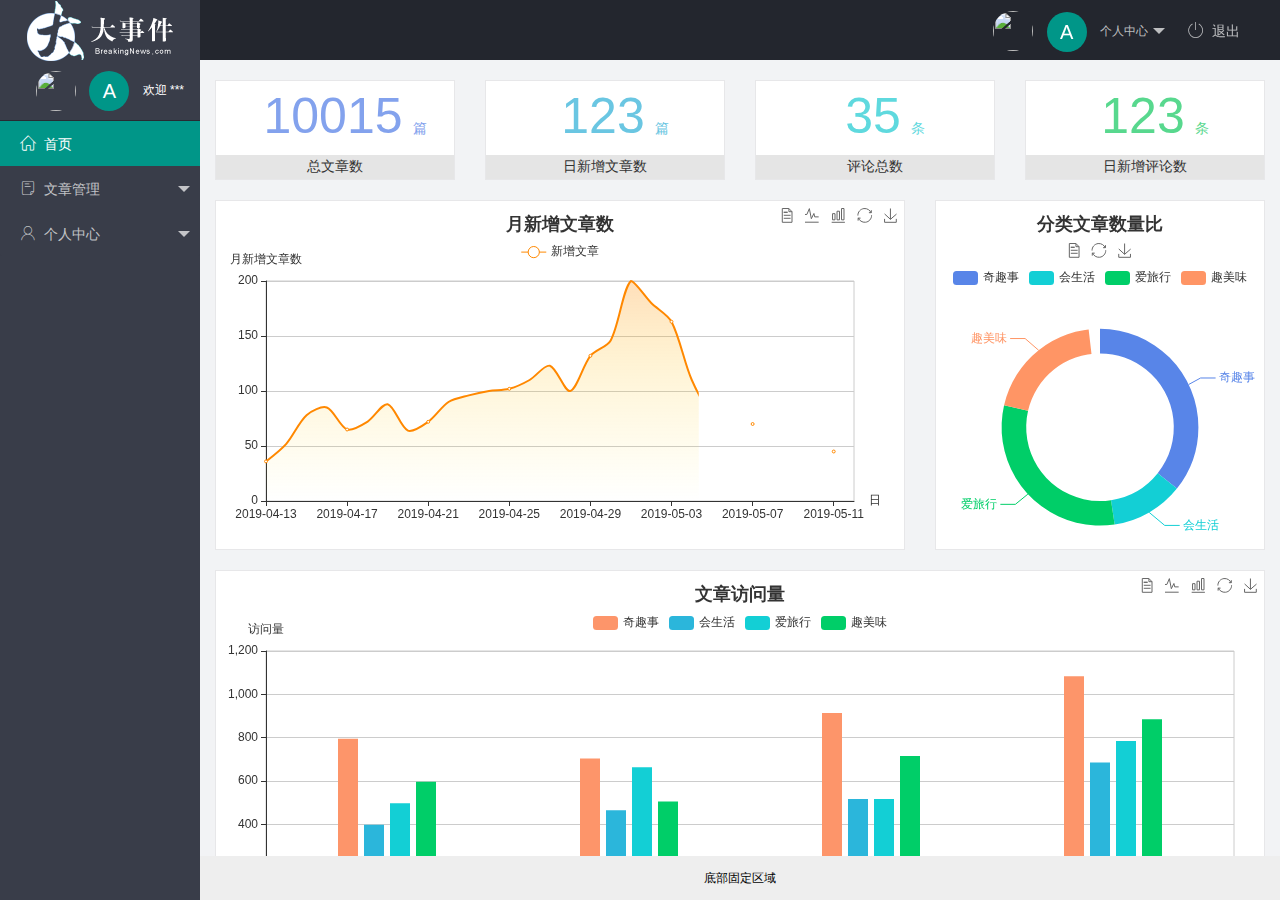
==== commit 8ae58b89: "完成了用户模块" ====
--- a/index.html
+++ b/index.html
@@ -27,9 +27,9 @@
                         个人中心
                     </a>
                     <dl class="layui-nav-child">
-                        <dd><a href="">基本资料</a></dd>
-                        <dd><a href="">更换头像</a></dd>
-                        <dd><a href="">重置密码</a></dd>
+                        <dd><a href="/user/user_info.html" target="fm">基本资料</a></dd>
+                        <dd><a href="/user/user_avatar.html" target="fm">更换头像</a></dd>
+                        <dd><a href="/user/user_pwd.html" target="fm">重置密码</a></dd>
                     </dl>
                 </li>
                 <li class="layui-nav-item" lay-header-event="menuRight" lay-unselect id="loginOut">
@@ -61,9 +61,12 @@
                     <li class="layui-nav-item">
                         <a href="javascript:;"><span class="iconfont icon-user"></span>个人中心</a>
                         <dl class="layui-nav-child">
-                            <dd><a href="javascript:;"><i class="layui-icon layui-icon-app"></i>基本资料</a></dd>
-                            <dd><a href="javascript:;"><i class="layui-icon layui-icon-app"></i>更换头像</a></dd>
-                            <dd><a href="javascript:;"><i class="layui-icon layui-icon-app"></i>重置密码</a></dd>
+                            <dd><a href="/user/user_info.html" target="fm"><i
+                                        class="layui-icon layui-icon-app"></i>基本资料</a></dd>
+                            <dd><a href="/user/user_avatar.html" target="fm"><i
+                                        class="layui-icon layui-icon-app"></i>更换头像</a></dd>
+                            <dd><a href="/user/user_pwd.html" target="fm"><i
+                                        class="layui-icon layui-icon-app"></i>重置密码</a></dd>
                         </dl>
                     </li>
                 </ul>
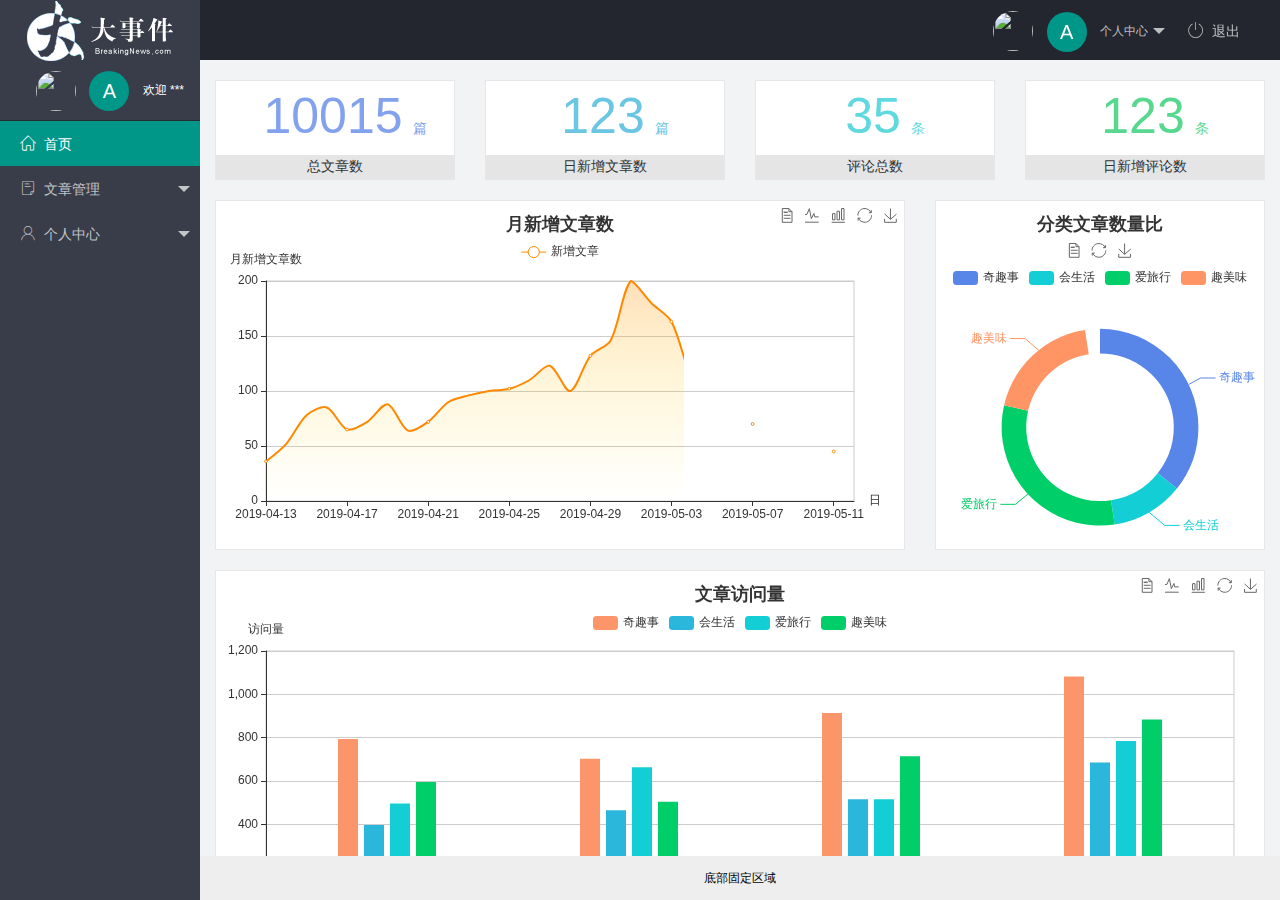
==== commit 174e49e3: "完成了文章分支" ====
--- a/index.html
+++ b/index.html
@@ -51,11 +51,14 @@
                     <li class="layui-nav-item layui-this"><a href="/home/dashboard.html" target="fm"><span
                                 class="iconfont icon-home"></span>首页</a></li>
                     <li class="layui-nav-item">
-                        <a class="" href="javascript:;"><span class="iconfont icon-16"></span>文章管理</a>
+                        <a class="" href="/article/art_cate.html" target="fm"><span
+                                class="iconfont icon-16"></span>文章管理</a>
                         <dl class="layui-nav-child">
                             <dd><a href="javascript:;"><i class="layui-icon layui-icon-app"></i>文章类别</a></dd>
-                            <dd><a href="javascript:;"><i class="layui-icon layui-icon-app"></i>文章列表</a></dd>
-                            <dd><a href="javascript:;"><i class="layui-icon layui-icon-app"></i>发布文章</a></dd>
+                            <dd id="change"><a href="/article/art_list.html" target="fm"><i
+                                        class="layui-icon layui-icon-app"></i>文章列表</a></dd>
+                            <dd><a href="/article/art_pub.html" target="fm"><i
+                                        class="layui-icon layui-icon-app"></i>发布文章</a></dd>
                         </dl>
                     </li>
                     <li class="layui-nav-item">
@@ -84,6 +87,7 @@
     </div>
     <script src="/assets/lib/layui/layui.all.js"></script>
     <script src="/assets/lib/jquery.js"></script>
+
     <script src="/assets/js/baseAPI.js"></script>
     <script src="/assets/js/index.js"></script>
 </body>
